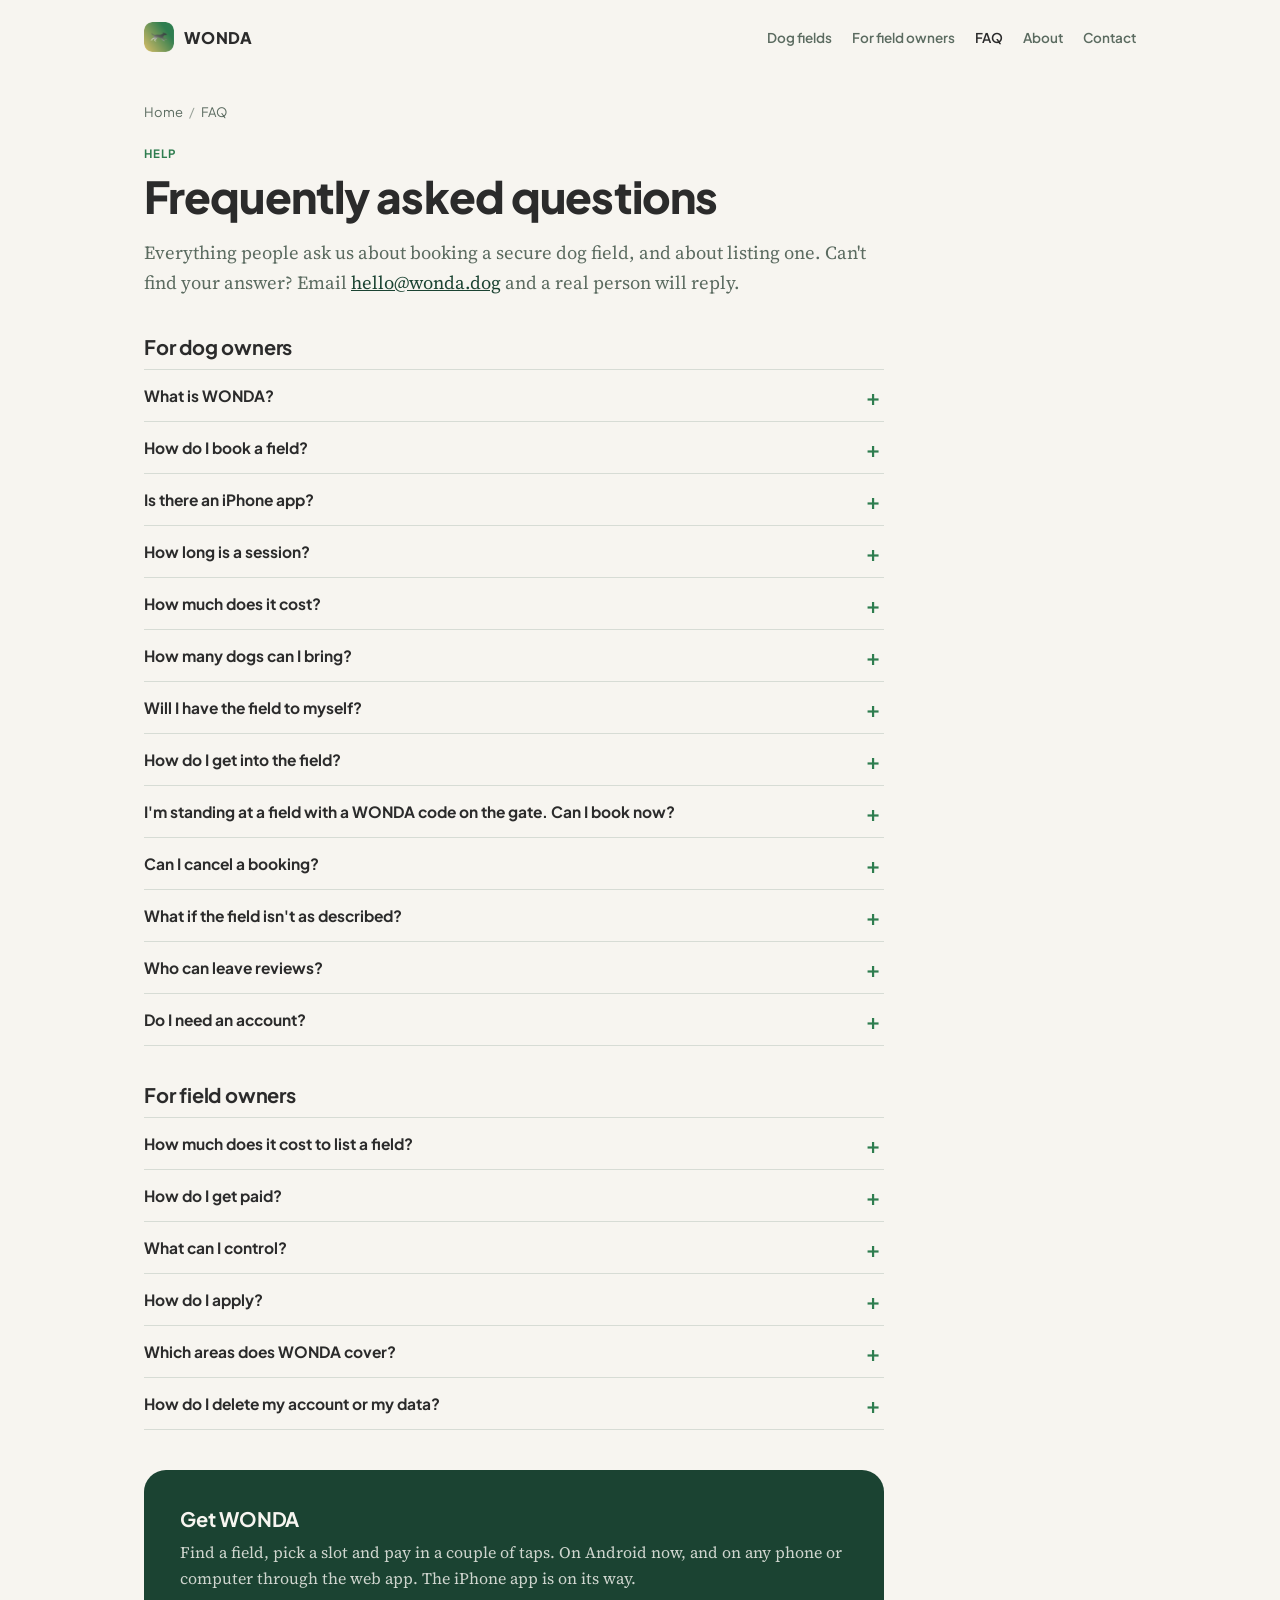
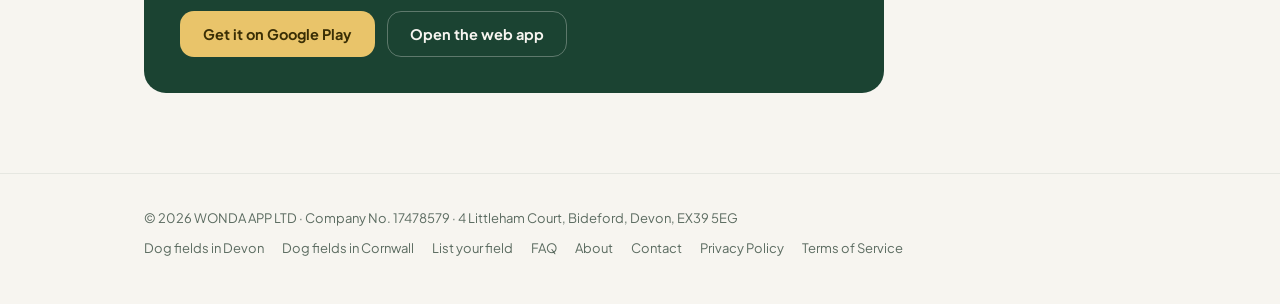
==== faq/index.html @ e6959b72 "Describe session lengths instead of hourly pricing Fields now set their own session lengths and pric" ====
<!doctype html>
<html lang="en-GB">
<head>
<meta charset="utf-8">
<title>WONDA FAQ: Booking Dog Fields, Prices, Cancellations and Listing</title>
<link rel="canonical" href="https://wonda.dog/faq/">
<meta name="viewport" content="width=device-width, initial-scale=1">
<meta name="description" content="Answers to common questions about WONDA: how to book a secure dog field, prices and fees, how many dogs you can bring, cancellations and refunds, and listing your own field.">
<meta name="theme-color" content="#1B4332">
<meta property="og:type" content="website">
<meta property="og:site_name" content="WONDA">
<meta property="og:locale" content="en_GB">
<meta property="og:title" content="WONDA FAQ: Booking Dog Fields, Prices, Cancellations and Listing">
<meta property="og:description" content="Answers to common questions about WONDA: how to book a secure dog field, prices and fees, how many dogs you can bring, cancellations and refunds, and listing your own field.">
<meta property="og:url" content="https://wonda.dog/faq/">
<meta property="og:image" content="https://wonda.dog/assets/og-image.jpg">
<meta property="og:image:width" content="1200">
<meta property="og:image:height" content="630">
<meta property="og:image:alt" content="WONDA: book secure dog fields by the hour">
<meta name="twitter:card" content="summary_large_image">
<link rel="icon" href="/assets/favicon.png">
<link rel="apple-touch-icon" href="/assets/apple-touch-icon.png">
<link rel="preconnect" href="https://fonts.googleapis.com">
<link rel="preconnect" href="https://fonts.gstatic.com" crossorigin>
<link href="https://fonts.googleapis.com/css2?family=Plus+Jakarta+Sans:wght@500;600;700;800&family=Source+Serif+4:opsz,wght@8..60,400;8..60,500;8..60,600&display=swap" rel="stylesheet">
<link rel="stylesheet" href="/assets/page.css">
<script type="application/ld+json">{"@context": "https://schema.org", "@type": "WebPage", "@id": "https://wonda.dog/faq/", "url": "https://wonda.dog/faq/", "name": "WONDA FAQ: Booking Dog Fields, Prices, Cancellations and Listing", "description": "Answers to common questions about WONDA: how to book a secure dog field, prices and fees, how many dogs you can bring, cancellations and refunds, and listing your own field.", "inLanguage": "en-GB", "isPartOf": {"@id": "https://wonda.dog/#website"}, "publisher": {"@id": "https://wonda.dog/#organization"}}</script>
<script type="application/ld+json">{"@context": "https://schema.org", "@type": "BreadcrumbList", "itemListElement": [{"@type": "ListItem", "position": 1, "name": "Home", "item": "https://wonda.dog/"}, {"@type": "ListItem", "position": 2, "name": "FAQ", "item": "https://wonda.dog/faq/"}]}</script>
<script type="application/ld+json">{"@context": "https://schema.org", "@type": "FAQPage", "mainEntity": [{"@type": "Question", "name": "What is WONDA?", "acceptedAnswer": {"@type": "Answer", "text": "WONDA is a UK app for finding and booking private, securely fenced dog fields by the hour. Field owners list their fields, and dog owners book a slot and pay in the app."}}, {"@type": "Question", "name": "How do I book a field?", "acceptedAnswer": {"@type": "Answer", "text": "Download WONDA from Google Play, or use the web app on any phone or computer. Find a field, choose a date, start time and how long you want, then pay by card. Your booking is confirmed as soon as payment goes through."}}, {"@type": "Question", "name": "Is there an iPhone app?", "acceptedAnswer": {"@type": "Answer", "text": "It's on its way to the App Store. Until then, iPhone users can book through the web app, and you can leave your email on our homepage to hear the moment it's out."}}, {"@type": "Question", "name": "How long is a session?", "acceptedAnswer": {"@type": "Answer", "text": "Each field sets its own session lengths, for example 25 or 55 minutes, and every session starts on the hour or half hour."}}, {"@type": "Question", "name": "How much does it cost?", "acceptedAnswer": {"@type": "Answer", "text": "Each field owner sets a price for each session length they offer. WONDA adds a 50p booking fee, and you see the full total before you pay. Some fields charge a little extra for each additional dog, and that's shown too."}}, {"@type": "Question", "name": "How many dogs can I bring?", "acceptedAnswer": {"@type": "Answer", "text": "Each field sets its own limits, both for a single booking and for the field as a whole. The listing shows them, and the app won't let you book more dogs than a slot has room for."}}, {"@type": "Question", "name": "Will I have the field to myself?", "acceptedAnswer": {"@type": "Answer", "text": "That depends on the field. Some owners take one booking per slot, so you have exclusive use. Others allow a small, fixed number of dogs or bookings together. The listing tells you which before you book."}}, {"@type": "Question", "name": "How do I get into the field?", "acceptedAnswer": {"@type": "Answer", "text": "If the field uses a gate code, it's in your booking confirmation email. Otherwise the listing explains how to get in."}}, {"@type": "Question", "name": "I'm standing at a field with a WONDA code on the gate. Can I book now?", "acceptedAnswer": {"@type": "Answer", "text": "Yes. Open the app, enter the code, and you'll go straight to that field to book the next free slot."}}, {"@type": "Question", "name": "Can I cancel a booking?", "acceptedAnswer": {"@type": "Answer", "text": "Yes, from the Bookings tab, up to 15 minutes before your slot starts. The refund goes back to your card automatically and usually appears within 5 to 10 business days, depending on your bank."}}, {"@type": "Question", "name": "What if the field isn't as described?", "acceptedAnswer": {"@type": "Answer", "text": "Email hello@wonda.dog. If a field is materially different from its listing, for example unsafe fencing that wasn't disclosed, we'll look into it and refund you where that's warranted."}}, {"@type": "Question", "name": "Who can leave reviews?", "acceptedAnswer": {"@type": "Answer", "text": "Only people who booked the field through WONDA and visited it. There are no anonymous ratings."}}, {"@type": "Question", "name": "Do I need an account?", "acceptedAnswer": {"@type": "Answer", "text": "Yes. You need to be 18 or over, and your email is used for confirmations, receipts and refunds."}}, {"@type": "Question", "name": "How much does it cost to list a field?", "acceptedAnswer": {"@type": "Answer", "text": "Nothing. WONDA takes a 10% commission on each booking, so you keep 90% of your price. The dog owner pays the 50p booking fee on top, and WONDA covers card processing fees."}}, {"@type": "Question", "name": "How do I get paid?", "acceptedAnswer": {"@type": "Answer", "text": "Through Stripe. You connect your bank account once, and your share of every booking is paid out automatically."}}, {"@type": "Question", "name": "What can I control?", "acceptedAnswer": {"@type": "Answer", "text": "Your session lengths and prices, your opening hours, how many dogs or bookings the field takes at once, how many dogs each booking can bring, any charge for extra dogs, and your gate code. All of it can be changed later from your owner dashboard."}}, {"@type": "Question", "name": "How do I apply?", "acceptedAnswer": {"@type": "Answer", "text": "Apply at wonda.expo.app/host/apply. A real person reviews every application before a field goes live. Read more about listing."}}, {"@type": "Question", "name": "Which areas does WONDA cover?", "acceptedAnswer": {"@type": "Answer", "text": "We're starting with Devon and Cornwall. Applications are open across the UK, and we'll be in touch as we expand."}}, {"@type": "Question", "name": "How do I delete my account or my data?", "acceptedAnswer": {"@type": "Answer", "text": "Delete your account any time from Account in the app. To access or correct your data, email hello@wonda.dog. Our Privacy Policy has the detail."}}]}</script>
</head>
<body>
<div class="wrap">
  <nav class="top" aria-label="Main">
    <a class="brand" href="/"><img src="/assets/logo-64.png" width="30" height="30" alt=""> WONDA</a>
    <div class="navlinks">
      <a class="navlink" href="/secure-dog-fields/">Dog fields</a>
      <a class="navlink" href="/list-your-field/">For field owners</a>
      <a class="navlink" href="/faq/" aria-current="page">FAQ</a>
      <a class="navlink" href="/about.html">About</a>
      <a class="navlink" href="/contact.html">Contact</a>
    </div>
  </nav>
</div>

<main>
  <div class="wrap">
    <article class="page wide">
      <ol class="crumbs" aria-label="Breadcrumb"><li><a href="/">Home</a></li><li aria-current="page">FAQ</li></ol>
      <span class="eyebrow">Help</span>
      <h1>Frequently asked questions</h1>
      <p class="lede">
        Everything people ask us about booking a secure dog field, and about listing one. Can't find your
        answer? Email <a class="text" href="mailto:hello@wonda.dog">hello@wonda.dog</a> and a real person will reply.
      </p>

      <h2 id="dog-owners">For dog owners</h2>
      <div class="faq">
<details><summary>What is WONDA?</summary><div class="answer"><p>WONDA is a UK app for finding and booking private, securely fenced dog fields by the hour. Field owners list their fields, and dog owners book a slot and pay in the app.</p></div></details>
<details><summary>How do I book a field?</summary><div class="answer"><p>Download WONDA from <a class="text" href="https://play.google.com/store/apps/details?id=dog.wonda.app">Google Play</a>, or use the <a class="text" href="https://wonda.expo.app">web app</a> on any phone or computer. Find a field, choose a date, start time and how long you want, then pay by card. Your booking is confirmed as soon as payment goes through.</p></div></details>
<details><summary>Is there an iPhone app?</summary><div class="answer"><p>It's on its way to the App Store. Until then, iPhone users can book through the web app, and you can <a class="text" href="/">leave your email on our homepage</a> to hear the moment it's out.</p></div></details>
<details><summary>How long is a session?</summary><div class="answer"><p>Each field sets its own session lengths, for example 25 or 55 minutes, and every session starts on the hour or half hour.</p></div></details>
<details><summary>How much does it cost?</summary><div class="answer"><p>Each field owner sets a price for each session length they offer. WONDA adds a 50p booking fee, and you see the full total before you pay. Some fields charge a little extra for each additional dog, and that's shown too.</p></div></details>
<details><summary>How many dogs can I bring?</summary><div class="answer"><p>Each field sets its own limits, both for a single booking and for the field as a whole. The listing shows them, and the app won't let you book more dogs than a slot has room for.</p></div></details>
<details><summary>Will I have the field to myself?</summary><div class="answer"><p>That depends on the field. Some owners take one booking per slot, so you have exclusive use. Others allow a small, fixed number of dogs or bookings together. The listing tells you which before you book.</p></div></details>
<details><summary>How do I get into the field?</summary><div class="answer"><p>If the field uses a gate code, it's in your booking confirmation email. Otherwise the listing explains how to get in.</p></div></details>
<details><summary>I&#x27;m standing at a field with a WONDA code on the gate. Can I book now?</summary><div class="answer"><p>Yes. Open the app, enter the code, and you'll go straight to that field to book the next free slot.</p></div></details>
<details><summary>Can I cancel a booking?</summary><div class="answer"><p>Yes, from the Bookings tab, up to 15 minutes before your slot starts. The refund goes back to your card automatically and usually appears within 5 to 10 business days, depending on your bank.</p></div></details>
<details><summary>What if the field isn&#x27;t as described?</summary><div class="answer"><p>Email <a class="text" href="mailto:hello@wonda.dog">hello@wonda.dog</a>. If a field is materially different from its listing, for example unsafe fencing that wasn't disclosed, we'll look into it and refund you where that's warranted.</p></div></details>
<details><summary>Who can leave reviews?</summary><div class="answer"><p>Only people who booked the field through WONDA and visited it. There are no anonymous ratings.</p></div></details>
<details><summary>Do I need an account?</summary><div class="answer"><p>Yes. You need to be 18 or over, and your email is used for confirmations, receipts and refunds.</p></div></details>
</div>

      <h2 id="field-owners">For field owners</h2>
      <div class="faq">
<details><summary>How much does it cost to list a field?</summary><div class="answer"><p>Nothing. WONDA takes a 10% commission on each booking, so you keep 90% of your price. The dog owner pays the 50p booking fee on top, and WONDA covers card processing fees.</p></div></details>
<details><summary>How do I get paid?</summary><div class="answer"><p>Through Stripe. You connect your bank account once, and your share of every booking is paid out automatically.</p></div></details>
<details><summary>What can I control?</summary><div class="answer"><p>Your session lengths and prices, your opening hours, how many dogs or bookings the field takes at once, how many dogs each booking can bring, any charge for extra dogs, and your gate code. All of it can be changed later from your owner dashboard.</p></div></details>
<details><summary>How do I apply?</summary><div class="answer"><p>Apply at <a class="text" href="https://wonda.expo.app/host/apply">wonda.expo.app/host/apply</a>. A real person reviews every application before a field goes live. <a class="text" href="/list-your-field/">Read more about listing</a>.</p></div></details>
<details><summary>Which areas does WONDA cover?</summary><div class="answer"><p>We're starting with Devon and Cornwall. Applications are open across the UK, and we'll be in touch as we expand.</p></div></details>
<details><summary>How do I delete my account or my data?</summary><div class="answer"><p>Delete your account any time from Account in the app. To access or correct your data, email <a class="text" href="mailto:hello@wonda.dog">hello@wonda.dog</a>. Our <a class="text" href="/privacy.html">Privacy Policy</a> has the detail.</p></div></details>
</div>

      <div class="cta-band">
        <h2>Get WONDA</h2>
        <p>Find a field, pick a slot and pay in a couple of taps. On Android now, and on any phone or computer through the web app. The iPhone app is on its way.</p>
        <div class="cta-row">
          <a class="btn btn-primary" href="https://play.google.com/store/apps/details?id=dog.wonda.app">Get it on Google Play</a>
          <a class="btn btn-ghost" href="https://wonda.expo.app">Open the web app</a>
        </div>
      </div>

    </article>
  </div>
</main>

<footer>
  <div class="wrap">
    <div class="foot-row">
      <span>&copy; 2026 WONDA APP LTD · Company No. 17478579 · 4 Littleham Court, Bideford, Devon, EX39 5EG</span>
      <div class="foot-links">
        <a href="/secure-dog-fields/devon/">Dog fields in Devon</a>
        <a href="/secure-dog-fields/cornwall/">Dog fields in Cornwall</a>
        <a href="/list-your-field/">List your field</a>
        <a href="/faq/">FAQ</a>
        <a href="/about.html">About</a>
        <a href="/contact.html">Contact</a>
        <a href="/privacy.html">Privacy Policy</a>
        <a href="/terms.html">Terms of Service</a>
      </div>
    </div>
  </div>
</footer>

</body>
</html>
---- assets/page.css ----
/* Shared styles for WONDA's secondary pages (About, Contact).
   Mirrors the homepage's tokens so the pages read as one site. */
:root{
  --bg:#F7F5F0;
  --surface:#FFFFFF;
  --ink:#2B2B2B;
  --ink-muted:#5B6B60;
  --accent:#2E7D4F;
  --accent-deep:#1B4332;
  --gold:#E9C46A;
  --border:rgba(27,67,50,0.14);
  --border-soft:rgba(27,67,50,0.08);
  --shadow: 0 1px 2px rgba(27,67,50,0.06);
  color-scheme: light;
}
@media (prefers-color-scheme: dark){
  :root:not([data-theme="light"]){
    --bg:#122019;
    --surface:#17251D;
    --ink:#F2EEE3;
    --ink-muted:#9AA79C;
    --accent:#7FCC9E;
    --accent-deep:#7FCC9E;
    --border:rgba(255,255,255,0.10);
    --border-soft:rgba(255,255,255,0.06);
    --shadow: 0 1px 2px rgba(0,0,0,0.3);
    color-scheme: dark;
  }
}

*{box-sizing:border-box;}
html,body{margin:0;padding:0;}
body{
  background:var(--bg);
  color:var(--ink);
  font-family:'Source Serif 4', Georgia, 'Times New Roman', serif;
  -webkit-font-smoothing:antialiased;
}
h1,h2,h3,.eyebrow,.btn,.brand,nav,footer,.meta{
  font-family:'Plus Jakarta Sans', system-ui, -apple-system, sans-serif;
}
img{max-width:100%;display:block;}
a{color:inherit;}

.wrap{max-width:1040px;margin-inline:auto;padding-inline:24px;}

nav.top{display:flex;align-items:center;justify-content:space-between;padding-block:22px;}
.brand{display:flex;align-items:center;gap:10px;font-weight:800;letter-spacing:0.02em;font-size:16px;text-decoration:none;}
.brand img{width:30px;height:30px;border-radius:8px;}
.navlinks{display:flex;align-items:center;gap:20px;flex-wrap:wrap;justify-content:flex-end;}
nav.top a.navlink{font-size:13.5px;font-weight:600;color:var(--ink-muted);text-decoration:none;}
nav.top a.navlink:hover, nav.top a.navlink[aria-current]{color:var(--ink);}
@media (max-width:560px){ .navlinks .navlink.email{display:none;} }

main{padding-block:28px 72px;}
.page{max-width:680px;}
.eyebrow{
  display:inline-block;
  font-size:11.5px;font-weight:700;letter-spacing:0.09em;text-transform:uppercase;
  color:var(--accent);
  margin-bottom:12px;
}
h1{
  font-weight:800;
  font-size:clamp(30px,5vw,44px);
  line-height:1.08;
  letter-spacing:-0.02em;
  text-wrap:balance;
  margin:0 0 18px;
}
.lede{font-size:clamp(16px,2.2vw,18.5px);line-height:1.6;color:var(--ink-muted);margin:0 0 36px;}
h2{font-size:20px;font-weight:700;margin:36px 0 10px;letter-spacing:-0.01em;}
p{font-size:16px;line-height:1.65;margin:0 0 14px;}
ul{padding-left:20px;margin:0 0 14px;}
li{font-size:16px;line-height:1.6;margin-bottom:6px;}
a.text{color:var(--accent-deep);}
@media (prefers-color-scheme: dark){ :root:not([data-theme="light"]) a.text{color:var(--accent);} }

.card{
  background:var(--surface);
  border:1px solid var(--border);
  border-radius:18px;
  padding:24px 22px;
  box-shadow:var(--shadow);
  margin:22px 0;
}
.card h2{margin-top:0;}
.meta{
  display:grid;
  grid-template-columns:max-content 1fr;
  column-gap:22px;row-gap:12px;
  font-size:14.5px;
  align-items:baseline;
}
.meta dt{color:var(--ink-muted);font-weight:600;margin:0;}
.meta dd{margin:0;font-weight:600;}
.meta dd a{color:var(--accent-deep);text-decoration:none;font-weight:700;}
.meta dd a:hover{text-decoration:underline;}
@media (prefers-color-scheme: dark){ :root:not([data-theme="light"]) .meta dd a{color:var(--accent);} }
@media (max-width:480px){ .meta{grid-template-columns:1fr;row-gap:4px;} .meta dd{margin-bottom:10px;} }

.btn{
  display:inline-flex;align-items:center;gap:8px;
  font-weight:700;font-size:14.5px;
  padding:13px 22px;
  border-radius:14px;
  text-decoration:none;
  border:1px solid transparent;
}
.btn-primary{background:var(--accent-deep);color:#F7F5F0;}
@media (prefers-color-scheme: dark){ :root:not([data-theme="light"]) .btn-primary{ background:var(--accent); color:#0F1A14; } }
.btn-ghost{background:var(--surface);color:var(--ink);border-color:var(--border);}
.cta-row{display:flex;gap:12px;flex-wrap:wrap;margin-top:26px;}

footer{padding-block:36px 48px;border-top:1px solid var(--border-soft);}
.foot-row{
  display:flex;justify-content:space-between;align-items:center;flex-wrap:wrap;gap:14px;
  font-size:13px;color:var(--ink-muted);
}
.foot-links{display:flex;gap:18px;flex-wrap:wrap;}
.foot-links a{text-decoration:none;color:var(--ink-muted);}
.foot-links a:hover{color:var(--ink);}

/* ---- Guide, area and FAQ pages ---- */
.page.wide{max-width:740px;}
.crumbs{
  font-family:'Plus Jakarta Sans', system-ui, sans-serif;
  font-size:13px;color:var(--ink-muted);
  margin:0 0 18px;padding:0;list-style:none;
  display:flex;flex-wrap:wrap;gap:6px;
}
.crumbs li{font-size:13px;margin:0;}
.crumbs li + li::before{content:"/";margin-right:6px;opacity:.6;}
.crumbs a{color:var(--ink-muted);text-decoration:none;}
.crumbs a:hover{color:var(--ink);text-decoration:underline;}
h3{font-size:16.5px;font-weight:700;margin:24px 0 8px;}

.checklist{list-style:none;padding:0;}
.checklist li{position:relative;padding-left:28px;}
.checklist li::before{
  content:"";position:absolute;left:2px;top:.5em;
  width:14px;height:8px;
  border-left:2.5px solid var(--accent);border-bottom:2.5px solid var(--accent);
  transform:rotate(-45deg);
}

.areas{
  display:grid;grid-template-columns:repeat(auto-fill,minmax(210px,1fr));
  gap:14px;margin:18px 0 8px;
}
.area{
  background:var(--surface);border:1px solid var(--border);
  border-radius:14px;padding:16px 18px;
}
.area h3{margin:0 0 6px;font-size:15px;}
.area p{font-size:14.5px;line-height:1.55;color:var(--ink-muted);margin:0;}

.note{
  border-left:3px solid var(--gold);
  background:var(--surface);
  padding:14px 18px;border-radius:0 12px 12px 0;
  margin:22px 0;
}
.note p{margin:0;font-size:15px;}

.faq{border-top:1px solid var(--border);}
.faq details{border-bottom:1px solid var(--border);}
.faq summary{
  font-family:'Plus Jakarta Sans', system-ui, sans-serif;
  font-weight:700;font-size:15.5px;
  padding:16px 30px 16px 0;cursor:pointer;list-style:none;position:relative;
}
.faq summary::-webkit-details-marker{display:none;}
.faq summary::after{
  content:"+";position:absolute;right:4px;top:12px;
  font-size:22px;font-weight:600;color:var(--accent);
}
.faq details[open] summary::after{content:"\2212";}
.faq summary:focus-visible{outline:2px solid var(--accent);outline-offset:2px;border-radius:6px;}
.faq .answer{padding:0 0 16px;}
.faq .answer p:last-child{margin-bottom:0;}

.cta-band{
  background:#1B4332;color:#F7F5F0;
  border-radius:22px;padding:clamp(24px,4vw,36px);
  margin:40px 0 8px;
}
.cta-band h2{margin:0 0 8px;color:#F7F5F0;}
.cta-band p{color:rgba(247,245,240,.82);margin:0;}
.cta-band .cta-row{margin-top:20px;}
.cta-band .btn-primary{background:#E9C46A;color:#3A2E05;}
.cta-band .btn-ghost{background:transparent;color:#F7F5F0;border-color:rgba(247,245,240,.3);}
@media (prefers-color-scheme: dark){
  :root:not([data-theme="light"]) .cta-band{background:#1F3A2B;}
  :root:not([data-theme="light"]) .cta-band .btn-primary{background:#E9C46A;color:#3A2E05;}
}

.related{list-style:none;padding:0;display:grid;gap:10px;}
.related a{
  display:block;text-decoration:none;
  background:var(--surface);border:1px solid var(--border);border-radius:14px;
  padding:14px 18px;font-family:'Plus Jakarta Sans', system-ui, sans-serif;font-weight:700;font-size:15px;
}
.related a span{display:block;font-family:'Source Serif 4',Georgia,serif;font-weight:400;font-size:14px;color:var(--ink-muted);margin-top:3px;}
.related a:hover{border-color:var(--accent);}

a:focus-visible,.btn:focus-visible{outline:2px solid var(--accent);outline-offset:3px;}
@media (max-width:560px){ .navlinks{gap:14px;} }
.card h3{margin-top:0;}
@media (max-width:640px){
  nav.top{flex-wrap:wrap;row-gap:10px;}
  .navlinks{width:100%;justify-content:flex-start;gap:6px 16px;}
}
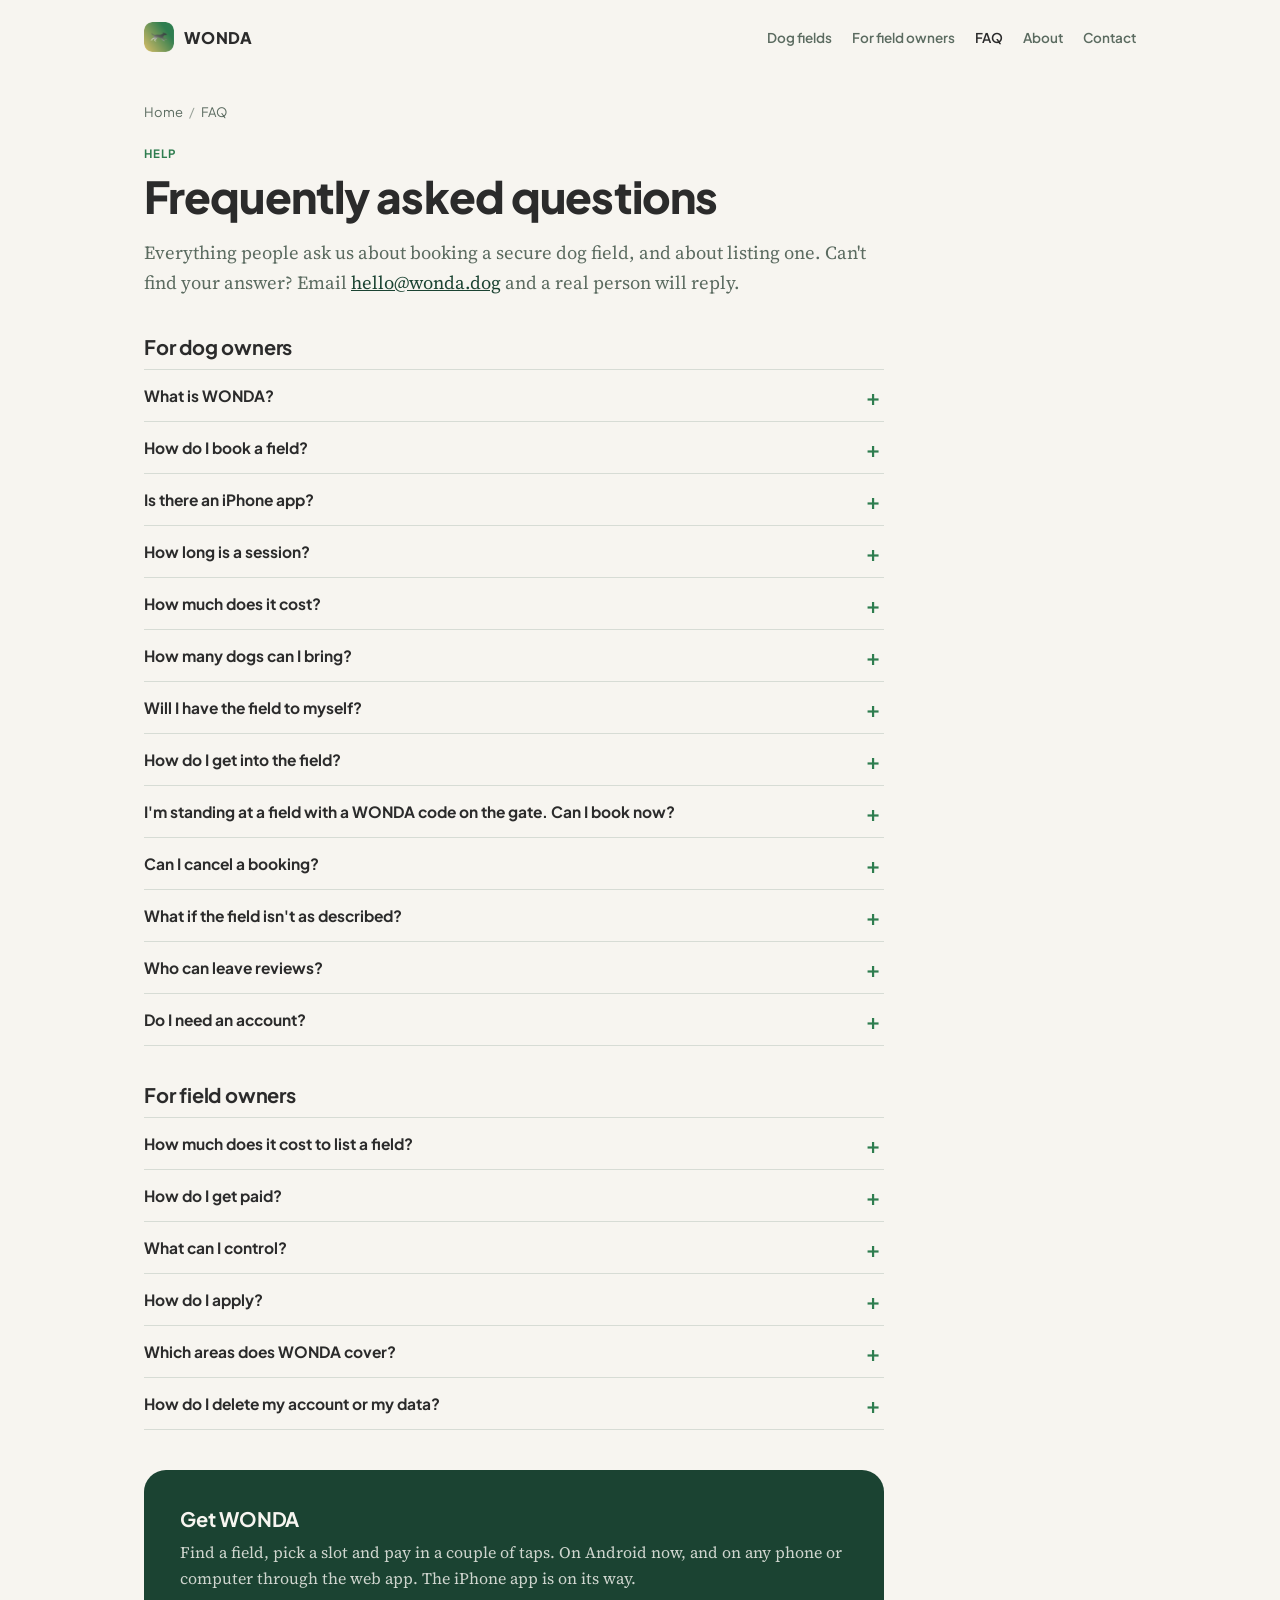
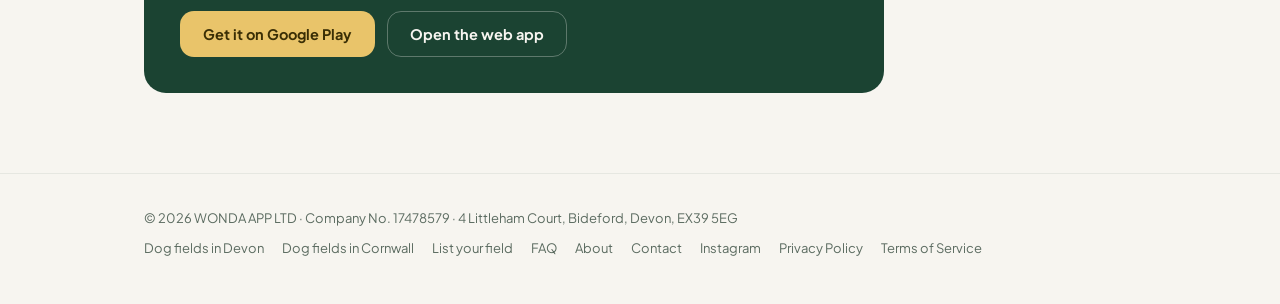
==== commit 8138f075: "Add Instagram link to site footers and Organization sameAs Co-Authored-By: Claude Opus 5.5 <noreply@" ====
--- a/faq/index.html
+++ b/faq/index.html
@@ -104,6 +104,7 @@
         <a href="/faq/">FAQ</a>
         <a href="/about.html">About</a>
         <a href="/contact.html">Contact</a>
+        <a href="https://www.instagram.com/wonda.app/" target="_blank" rel="me noopener">Instagram</a>
         <a href="/privacy.html">Privacy Policy</a>
         <a href="/terms.html">Terms of Service</a>
       </div>
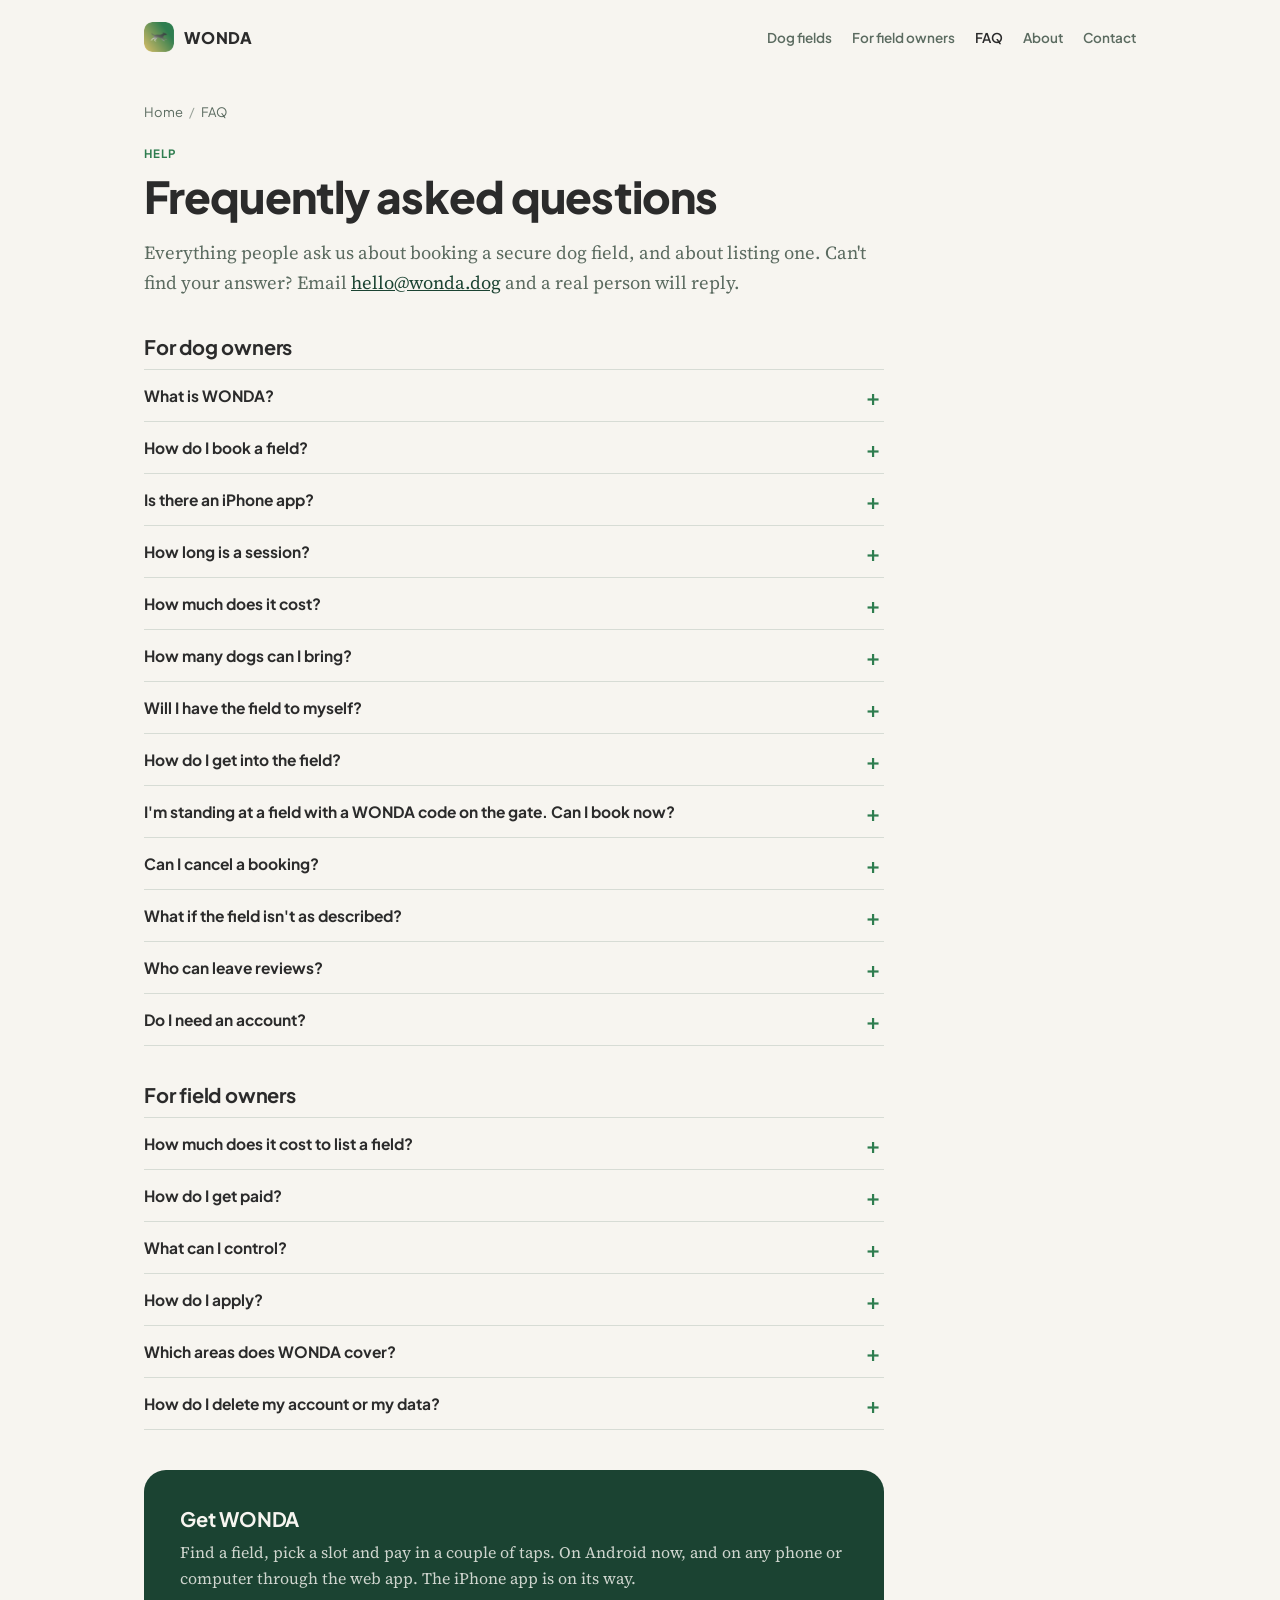
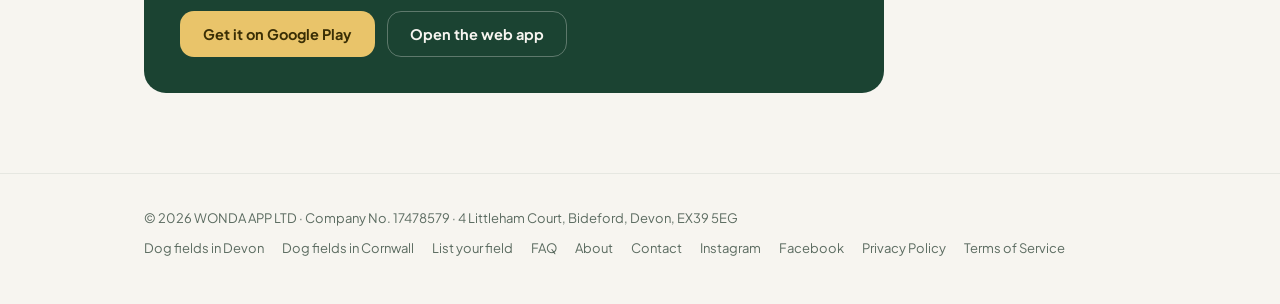
==== commit 98f4204d: "Add Facebook page link to site footers and Organization sameAs Co-Authored-By: Claude Opus 5.5 <nore" ====
--- a/faq/index.html
+++ b/faq/index.html
@@ -105,6 +105,7 @@
         <a href="/about.html">About</a>
         <a href="/contact.html">Contact</a>
         <a href="https://www.instagram.com/wonda.app/" target="_blank" rel="me noopener">Instagram</a>
+        <a href="https://www.facebook.com/p/WONDA-Dog-Field-Booking-61595348762014/" target="_blank" rel="me noopener">Facebook</a>
         <a href="/privacy.html">Privacy Policy</a>
         <a href="/terms.html">Terms of Service</a>
       </div>
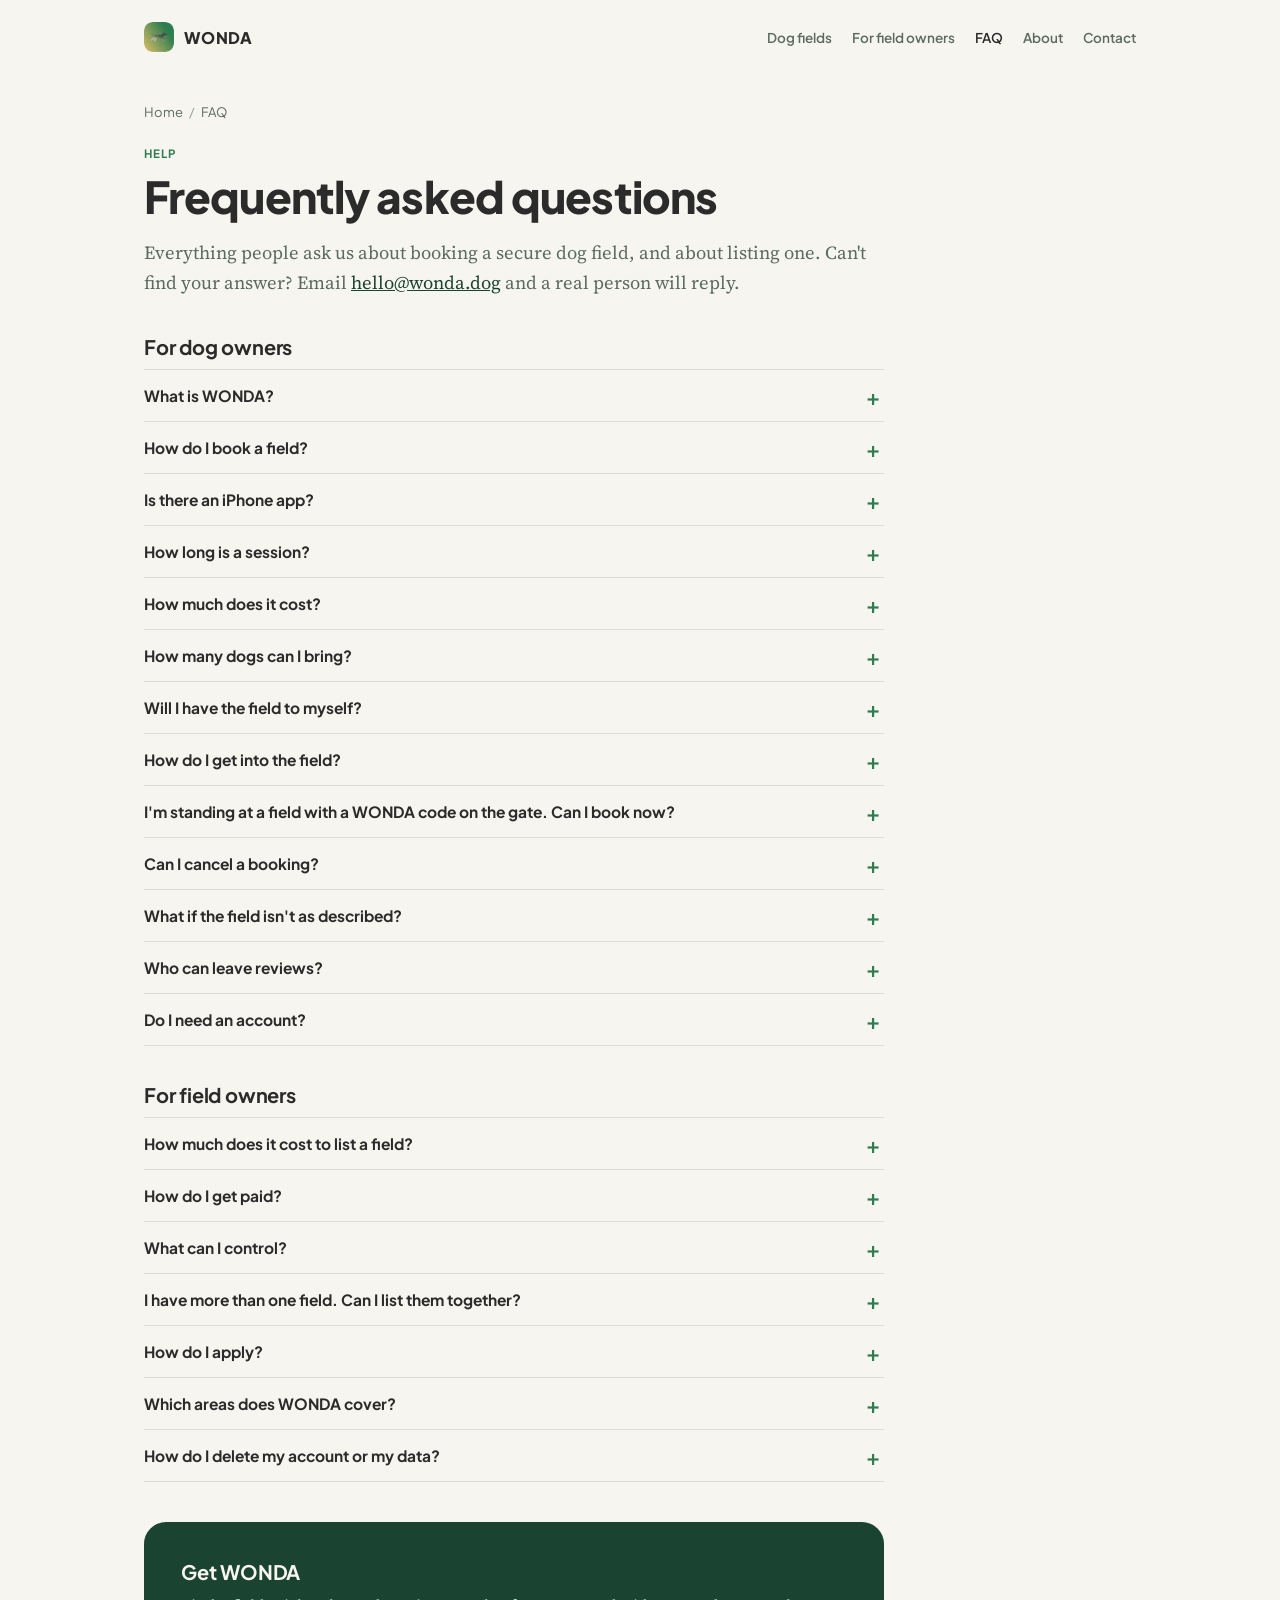
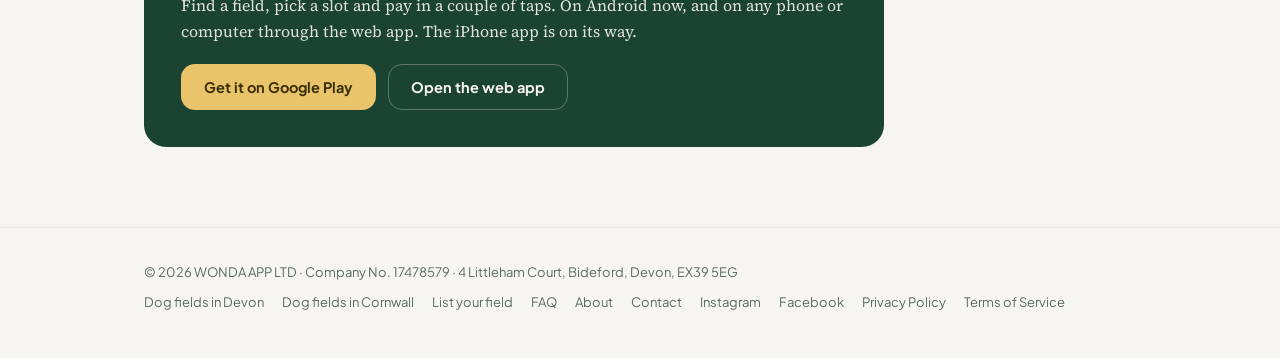
==== commit b929fcd4: "FAQ: gate codes arrive in the reminder; multi-field sites; privacy lists reminders and host emails" ====
--- a/faq/index.html
+++ b/faq/index.html
@@ -26,7 +26,7 @@
 <link rel="stylesheet" href="/assets/page.css">
 <script type="application/ld+json">{"@context": "https://schema.org", "@type": "WebPage", "@id": "https://wonda.dog/faq/", "url": "https://wonda.dog/faq/", "name": "WONDA FAQ: Booking Dog Fields, Prices, Cancellations and Listing", "description": "Answers to common questions about WONDA: how to book a secure dog field, prices and fees, how many dogs you can bring, cancellations and refunds, and listing your own field.", "inLanguage": "en-GB", "isPartOf": {"@id": "https://wonda.dog/#website"}, "publisher": {"@id": "https://wonda.dog/#organization"}}</script>
 <script type="application/ld+json">{"@context": "https://schema.org", "@type": "BreadcrumbList", "itemListElement": [{"@type": "ListItem", "position": 1, "name": "Home", "item": "https://wonda.dog/"}, {"@type": "ListItem", "position": 2, "name": "FAQ", "item": "https://wonda.dog/faq/"}]}</script>
-<script type="application/ld+json">{"@context": "https://schema.org", "@type": "FAQPage", "mainEntity": [{"@type": "Question", "name": "What is WONDA?", "acceptedAnswer": {"@type": "Answer", "text": "WONDA is a UK app for finding and booking private, securely fenced dog fields by the hour. Field owners list their fields, and dog owners book a slot and pay in the app."}}, {"@type": "Question", "name": "How do I book a field?", "acceptedAnswer": {"@type": "Answer", "text": "Download WONDA from Google Play, or use the web app on any phone or computer. Find a field, choose a date, start time and how long you want, then pay by card. Your booking is confirmed as soon as payment goes through."}}, {"@type": "Question", "name": "Is there an iPhone app?", "acceptedAnswer": {"@type": "Answer", "text": "It's on its way to the App Store. Until then, iPhone users can book through the web app, and you can leave your email on our homepage to hear the moment it's out."}}, {"@type": "Question", "name": "How long is a session?", "acceptedAnswer": {"@type": "Answer", "text": "Each field sets its own session lengths, for example 25 or 55 minutes, and every session starts on the hour or half hour."}}, {"@type": "Question", "name": "How much does it cost?", "acceptedAnswer": {"@type": "Answer", "text": "Each field owner sets a price for each session length they offer. WONDA adds a 50p booking fee, and you see the full total before you pay. Some fields charge a little extra for each additional dog, and that's shown too."}}, {"@type": "Question", "name": "How many dogs can I bring?", "acceptedAnswer": {"@type": "Answer", "text": "Each field sets its own limits, both for a single booking and for the field as a whole. The listing shows them, and the app won't let you book more dogs than a slot has room for."}}, {"@type": "Question", "name": "Will I have the field to myself?", "acceptedAnswer": {"@type": "Answer", "text": "That depends on the field. Some owners take one booking per slot, so you have exclusive use. Others allow a small, fixed number of dogs or bookings together. The listing tells you which before you book."}}, {"@type": "Question", "name": "How do I get into the field?", "acceptedAnswer": {"@type": "Answer", "text": "If the field uses a gate code, it's in your booking confirmation email. Otherwise the listing explains how to get in."}}, {"@type": "Question", "name": "I'm standing at a field with a WONDA code on the gate. Can I book now?", "acceptedAnswer": {"@type": "Answer", "text": "Yes. Open the app, enter the code, and you'll go straight to that field to book the next free slot."}}, {"@type": "Question", "name": "Can I cancel a booking?", "acceptedAnswer": {"@type": "Answer", "text": "Yes, from the Bookings tab, up to 15 minutes before your slot starts. The refund goes back to your card automatically and usually appears within 5 to 10 business days, depending on your bank."}}, {"@type": "Question", "name": "What if the field isn't as described?", "acceptedAnswer": {"@type": "Answer", "text": "Email hello@wonda.dog. If a field is materially different from its listing, for example unsafe fencing that wasn't disclosed, we'll look into it and refund you where that's warranted."}}, {"@type": "Question", "name": "Who can leave reviews?", "acceptedAnswer": {"@type": "Answer", "text": "Only people who booked the field through WONDA and visited it. There are no anonymous ratings."}}, {"@type": "Question", "name": "Do I need an account?", "acceptedAnswer": {"@type": "Answer", "text": "Yes. You need to be 18 or over, and your email is used for confirmations, receipts and refunds."}}, {"@type": "Question", "name": "How much does it cost to list a field?", "acceptedAnswer": {"@type": "Answer", "text": "Nothing. WONDA takes a 10% commission on each booking, so you keep 90% of your price. The dog owner pays the 50p booking fee on top, and WONDA covers card processing fees."}}, {"@type": "Question", "name": "How do I get paid?", "acceptedAnswer": {"@type": "Answer", "text": "Through Stripe. You connect your bank account once, and your share of every booking is paid out automatically."}}, {"@type": "Question", "name": "What can I control?", "acceptedAnswer": {"@type": "Answer", "text": "Your session lengths and prices, your opening hours, how many dogs or bookings the field takes at once, how many dogs each booking can bring, any charge for extra dogs, and your gate code. All of it can be changed later from your owner dashboard."}}, {"@type": "Question", "name": "How do I apply?", "acceptedAnswer": {"@type": "Answer", "text": "Apply at wonda.expo.app/host/apply. A real person reviews every application before a field goes live. Read more about listing."}}, {"@type": "Question", "name": "Which areas does WONDA cover?", "acceptedAnswer": {"@type": "Answer", "text": "We're starting with Devon and Cornwall. Applications are open across the UK, and we'll be in touch as we expand."}}, {"@type": "Question", "name": "How do I delete my account or my data?", "acceptedAnswer": {"@type": "Answer", "text": "Delete your account any time from Account in the app. To access or correct your data, email hello@wonda.dog. Our Privacy Policy has the detail."}}]}</script>
+<script type="application/ld+json">{"@context": "https://schema.org", "@type": "FAQPage", "mainEntity": [{"@type": "Question", "name": "What is WONDA?", "acceptedAnswer": {"@type": "Answer", "text": "WONDA is a UK app for finding and booking private, securely fenced dog fields by the hour. Field owners list their fields, and dog owners book a slot and pay in the app."}}, {"@type": "Question", "name": "How do I book a field?", "acceptedAnswer": {"@type": "Answer", "text": "Download WONDA from Google Play, or use the web app on any phone or computer. Find a field, choose a date, start time and how long you want, then pay by card. Your booking is confirmed as soon as payment goes through."}}, {"@type": "Question", "name": "Is there an iPhone app?", "acceptedAnswer": {"@type": "Answer", "text": "It's on its way to the App Store. Until then, iPhone users can book through the web app, and you can leave your email on our homepage to hear the moment it's out."}}, {"@type": "Question", "name": "How long is a session?", "acceptedAnswer": {"@type": "Answer", "text": "Each field sets its own session lengths, for example 25 or 55 minutes, and every session starts on the hour or half hour."}}, {"@type": "Question", "name": "How much does it cost?", "acceptedAnswer": {"@type": "Answer", "text": "Each field owner sets a price for each session length they offer. WONDA adds a 50p booking fee, and you see the full total before you pay. Some fields charge a little extra for each additional dog, and that's shown too."}}, {"@type": "Question", "name": "How many dogs can I bring?", "acceptedAnswer": {"@type": "Answer", "text": "Each field sets its own limits, both for a single booking and for the field as a whole. The listing shows them, and the app won't let you book more dogs than a slot has room for."}}, {"@type": "Question", "name": "Will I have the field to myself?", "acceptedAnswer": {"@type": "Answer", "text": "That depends on the field. Some owners take one booking per slot, so you have exclusive use. Others allow a small, fixed number of dogs or bookings together. The listing tells you which before you book."}}, {"@type": "Question", "name": "How do I get into the field?", "acceptedAnswer": {"@type": "Answer", "text": "If the field uses a gate code, we email it to you about 3 hours before your session, so you always get the code that's current on the day. Your booking confirmation tells you it's on its way. Otherwise the listing explains how to get in."}}, {"@type": "Question", "name": "I'm standing at a field with a WONDA code on the gate. Can I book now?", "acceptedAnswer": {"@type": "Answer", "text": "Yes. Open the app, enter the code, and you'll go straight to that field to book the next free slot."}}, {"@type": "Question", "name": "Can I cancel a booking?", "acceptedAnswer": {"@type": "Answer", "text": "Yes, from the Bookings tab, up to 15 minutes before your slot starts. The refund goes back to your card automatically and usually appears within 5 to 10 business days, depending on your bank."}}, {"@type": "Question", "name": "What if the field isn't as described?", "acceptedAnswer": {"@type": "Answer", "text": "Email hello@wonda.dog. If a field is materially different from its listing, for example unsafe fencing that wasn't disclosed, we'll look into it and refund you where that's warranted."}}, {"@type": "Question", "name": "Who can leave reviews?", "acceptedAnswer": {"@type": "Answer", "text": "Only people who booked the field through WONDA and visited it. There are no anonymous ratings."}}, {"@type": "Question", "name": "Do I need an account?", "acceptedAnswer": {"@type": "Answer", "text": "Yes. You need to be 18 or over, and your email is used for confirmations, receipts and refunds."}}, {"@type": "Question", "name": "How much does it cost to list a field?", "acceptedAnswer": {"@type": "Answer", "text": "Nothing. Founding Partners pay 5% commission on each booking, with no end date, so they keep 95% of their price. The dog owner pays the 50p booking fee on top, and WONDA covers card processing fees for Founding Partners. Fields that join once the Founding Partner places are taken pay 5% plus card processing fees."}}, {"@type": "Question", "name": "How do I get paid?", "acceptedAnswer": {"@type": "Answer", "text": "Through Stripe. You connect your bank account once, and your share of every booking is paid out automatically."}}, {"@type": "Question", "name": "What can I control?", "acceptedAnswer": {"@type": "Answer", "text": "Your session lengths and prices, your opening hours, how many dogs or bookings the field takes at once, how many dogs each booking can bring, any charge for extra dogs, and your gate code. All of it can be changed later from your owner dashboard, and you can block out times when you need the field yourself. Change your gate code whenever you like: every reminder sent from then on carries the new one."}}, {"@type": "Question", "name": "I have more than one field. Can I list them together?", "acceptedAnswer": {"@type": "Answer", "text": "Yes. When you apply, add each field with its own session lengths, prices and capacity. Dog owners see one profile for your site and choose which field to book, and your dashboard switches between them."}}, {"@type": "Question", "name": "How do I apply?", "acceptedAnswer": {"@type": "Answer", "text": "Apply at wonda.expo.app/host/apply. A real person reviews every application before a field goes live. Read more about listing."}}, {"@type": "Question", "name": "Which areas does WONDA cover?", "acceptedAnswer": {"@type": "Answer", "text": "We're starting with Devon and Cornwall. Applications are open across the UK, and we'll be in touch as we expand."}}, {"@type": "Question", "name": "How do I delete my account or my data?", "acceptedAnswer": {"@type": "Answer", "text": "Delete your account any time from Account in the app. To access or correct your data, email hello@wonda.dog. Our Privacy Policy has the detail."}}]}</script>
 </head>
 <body>
 <div class="wrap">
@@ -62,7 +62,7 @@
 <details><summary>How much does it cost?</summary><div class="answer"><p>Each field owner sets a price for each session length they offer. WONDA adds a 50p booking fee, and you see the full total before you pay. Some fields charge a little extra for each additional dog, and that's shown too.</p></div></details>
 <details><summary>How many dogs can I bring?</summary><div class="answer"><p>Each field sets its own limits, both for a single booking and for the field as a whole. The listing shows them, and the app won't let you book more dogs than a slot has room for.</p></div></details>
 <details><summary>Will I have the field to myself?</summary><div class="answer"><p>That depends on the field. Some owners take one booking per slot, so you have exclusive use. Others allow a small, fixed number of dogs or bookings together. The listing tells you which before you book.</p></div></details>
-<details><summary>How do I get into the field?</summary><div class="answer"><p>If the field uses a gate code, it's in your booking confirmation email. Otherwise the listing explains how to get in.</p></div></details>
+<details><summary>How do I get into the field?</summary><div class="answer"><p>If the field uses a gate code, we email it to you about 3 hours before your session, so you always get the code that's current on the day (some fields change theirs every week). Your booking confirmation tells you it's on its way. Otherwise the listing explains how to get in.</p></div></details>
 <details><summary>I&#x27;m standing at a field with a WONDA code on the gate. Can I book now?</summary><div class="answer"><p>Yes. Open the app, enter the code, and you'll go straight to that field to book the next free slot.</p></div></details>
 <details><summary>Can I cancel a booking?</summary><div class="answer"><p>Yes, from the Bookings tab, up to 15 minutes before your slot starts. The refund goes back to your card automatically and usually appears within 5 to 10 business days, depending on your bank.</p></div></details>
 <details><summary>What if the field isn&#x27;t as described?</summary><div class="answer"><p>Email <a class="text" href="mailto:hello@wonda.dog">hello@wonda.dog</a>. If a field is materially different from its listing, for example unsafe fencing that wasn't disclosed, we'll look into it and refund you where that's warranted.</p></div></details>
@@ -72,9 +72,10 @@
 
       <h2 id="field-owners">For field owners</h2>
       <div class="faq">
-<details><summary>How much does it cost to list a field?</summary><div class="answer"><p>Nothing. WONDA takes a 10% commission on each booking, so you keep 90% of your price. The dog owner pays the 50p booking fee on top, and WONDA covers card processing fees.</p></div></details>
+<details><summary>How much does it cost to list a field?</summary><div class="answer"><p>Nothing. Founding Partners pay 5% commission on each booking, with no end date, so they keep 95% of their price. The dog owner pays the 50p booking fee on top, and WONDA covers card processing fees for Founding Partners. Fields that join once the Founding Partner places are taken pay 5% plus card processing fees.</p></div></details>
 <details><summary>How do I get paid?</summary><div class="answer"><p>Through Stripe. You connect your bank account once, and your share of every booking is paid out automatically.</p></div></details>
-<details><summary>What can I control?</summary><div class="answer"><p>Your session lengths and prices, your opening hours, how many dogs or bookings the field takes at once, how many dogs each booking can bring, any charge for extra dogs, and your gate code. All of it can be changed later from your owner dashboard.</p></div></details>
+<details><summary>What can I control?</summary><div class="answer"><p>Your session lengths and prices, your opening hours, how many dogs or bookings the field takes at once, how many dogs each booking can bring, any charge for extra dogs, and your gate code. All of it can be changed later from your owner dashboard, and you can block out times when you need the field yourself. Change your gate code whenever you like: every reminder sent from then on carries the new one.</p></div></details>
+<details><summary>I have more than one field. Can I list them together?</summary><div class="answer"><p>Yes. When you apply, add each field (an indoor and an outdoor one, say) with its own session lengths, prices and capacity. Dog owners see one profile for your site and choose which field to book, and your dashboard switches between them. You get an email the moment anyone books, and another if they cancel.</p></div></details>
 <details><summary>How do I apply?</summary><div class="answer"><p>Apply at <a class="text" href="https://wonda.expo.app/host/apply">wonda.expo.app/host/apply</a>. A real person reviews every application before a field goes live. <a class="text" href="/list-your-field/">Read more about listing</a>.</p></div></details>
 <details><summary>Which areas does WONDA cover?</summary><div class="answer"><p>We're starting with Devon and Cornwall. Applications are open across the UK, and we'll be in touch as we expand.</p></div></details>
 <details><summary>How do I delete my account or my data?</summary><div class="answer"><p>Delete your account any time from Account in the app. To access or correct your data, email <a class="text" href="mailto:hello@wonda.dog">hello@wonda.dog</a>. Our <a class="text" href="/privacy.html">Privacy Policy</a> has the detail.</p></div></details>
--- a/assets/page.css
+++ b/assets/page.css
@@ -7,6 +7,9 @@
   --ink-muted:#5B6B60;
   --accent:#2E7D4F;
   --accent-deep:#1B4332;
+  /* Dark-pine backgrounds; stays deep green in dark mode (see index.html). */
+  --deep:#1B4332;
+  --deep-edge:transparent;
   --gold:#E9C46A;
   --border:rgba(27,67,50,0.14);
   --border-soft:rgba(27,67,50,0.08);
@@ -21,6 +24,8 @@
     --ink-muted:#9AA79C;
     --accent:#7FCC9E;
     --accent-deep:#7FCC9E;
+    --deep:#1B4332;
+    --deep-edge:rgba(127,204,158,0.22);
     --border:rgba(255,255,255,0.10);
     --border-soft:rgba(255,255,255,0.06);
     --shadow: 0 1px 2px rgba(0,0,0,0.3);
@@ -181,17 +186,17 @@
 .faq .answer p:last-child{margin-bottom:0;}
 
 .cta-band{
-  background:#1B4332;color:#F7F5F0;
+  background:var(--deep);color:#F7F5F0;
+  border:1px solid var(--deep-edge);
   border-radius:22px;padding:clamp(24px,4vw,36px);
   margin:40px 0 8px;
 }
 .cta-band h2{margin:0 0 8px;color:#F7F5F0;}
-.cta-band p{color:rgba(247,245,240,.82);margin:0;}
+.cta-band p{color:rgba(247,245,240,.9);margin:0;}
 .cta-band .cta-row{margin-top:20px;}
 .cta-band .btn-primary{background:#E9C46A;color:#3A2E05;}
 .cta-band .btn-ghost{background:transparent;color:#F7F5F0;border-color:rgba(247,245,240,.3);}
 @media (prefers-color-scheme: dark){
-  :root:not([data-theme="light"]) .cta-band{background:#1F3A2B;}
   :root:not([data-theme="light"]) .cta-band .btn-primary{background:#E9C46A;color:#3A2E05;}
 }
 
@@ -211,3 +216,33 @@
   nav.top{flex-wrap:wrap;row-gap:10px;}
   .navlinks{width:100%;justify-content:flex-start;gap:6px 16px;}
 }
+
+
+  /* ---- Rate banner (top of every page) ---- */
+  .rate-banner{
+    display:flex;align-items:center;justify-content:center;flex-wrap:wrap;gap:8px 14px;
+    padding:11px 18px;
+    background:var(--deep);
+    color:#F7F5F0;
+    text-decoration:none;
+    font-family:'Plus Jakarta Sans',system-ui,sans-serif;
+    font-size:13.5px;line-height:1.4;
+    text-align:center;
+  }
+  .rate-banner:hover .rate-banner-cta{text-decoration:underline;}
+  .rate-banner-badge{
+    font-size:10.5px;font-weight:800;letter-spacing:0.09em;text-transform:uppercase;
+    color:#3A2E05;background:var(--gold);
+    padding:3px 9px;border-radius:999px;
+  }
+  .rate-banner-text b{color:var(--gold);font-weight:800;}
+  .rate-banner-spots{
+    font-weight:700;
+    background:rgba(247,245,240,0.12);border:1px solid rgba(247,245,240,0.22);
+    padding:3px 10px;border-radius:999px;
+  }
+  .rate-banner-cta{font-weight:800;color:var(--gold);white-space:nowrap;}
+  @media (max-width:640px){
+    .rate-banner{font-size:12.5px;padding:10px 14px;}
+    .rate-banner-badge{display:none;}
+  }
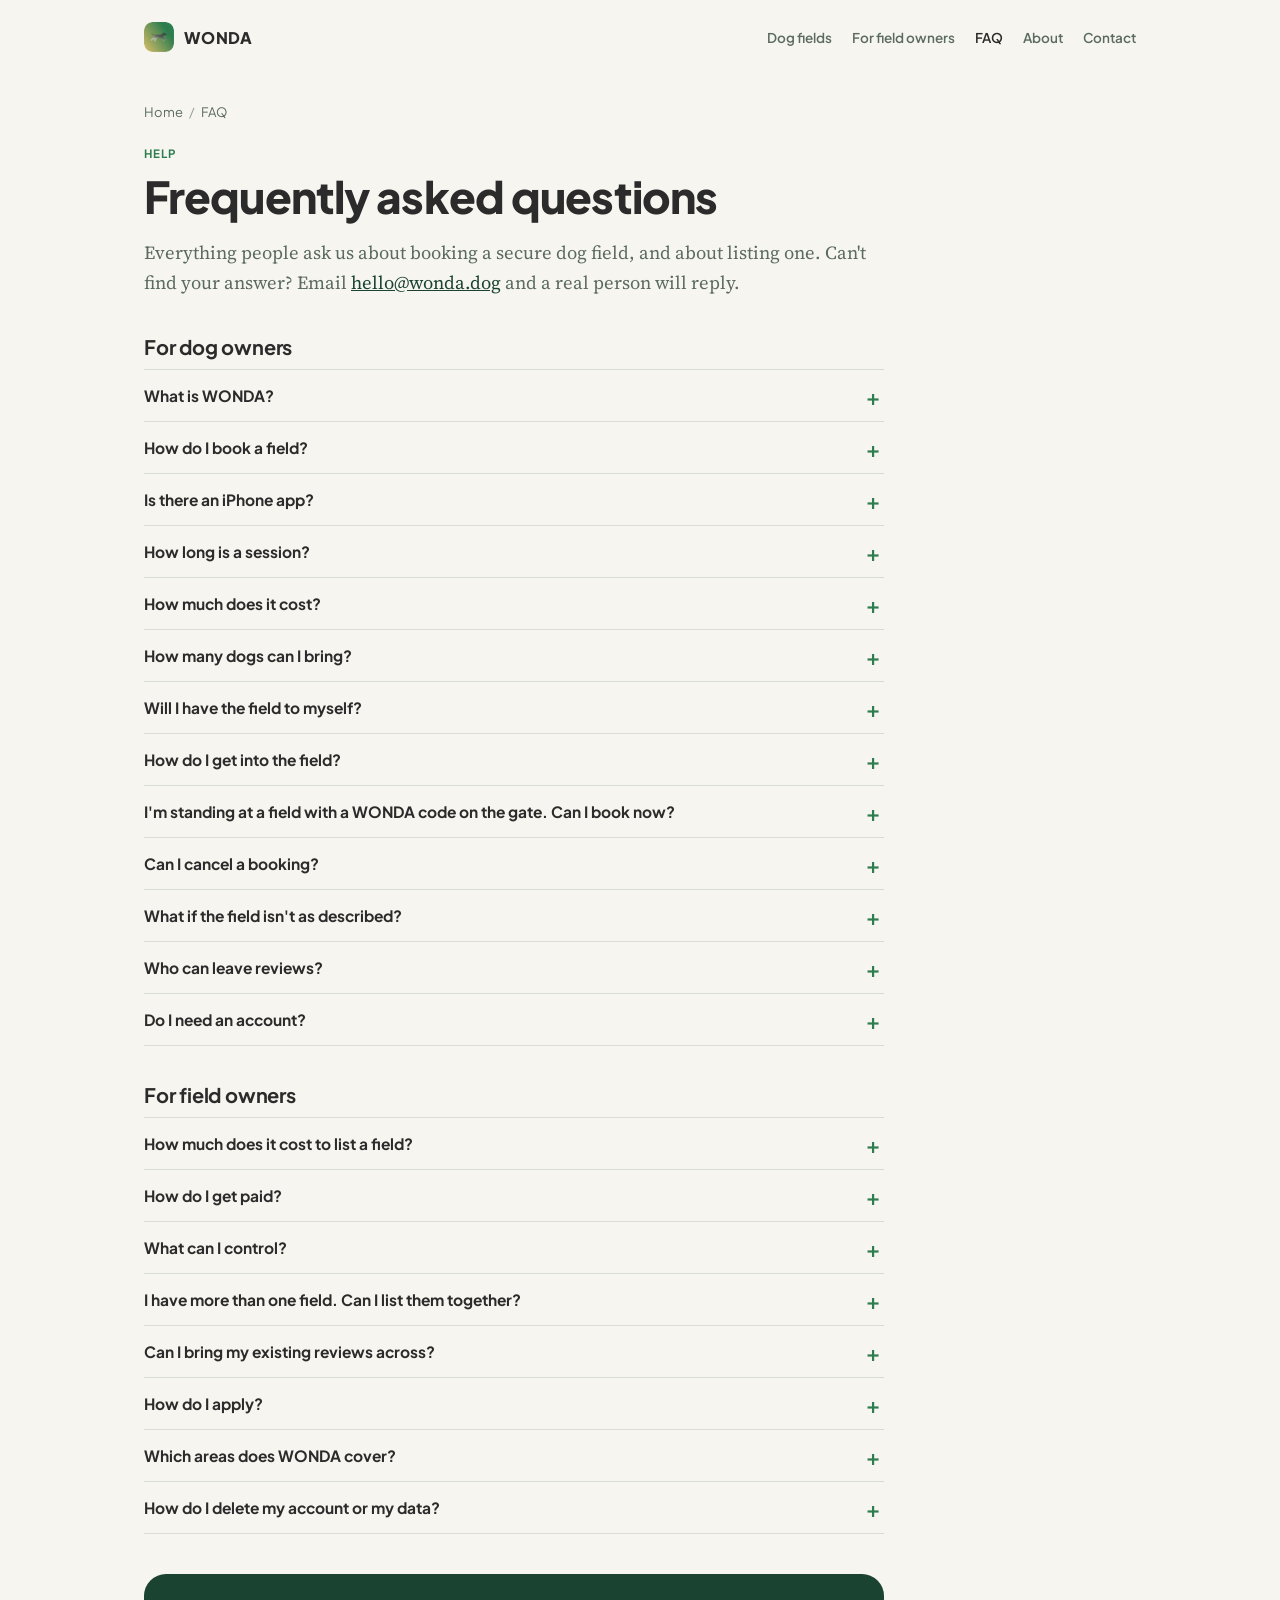
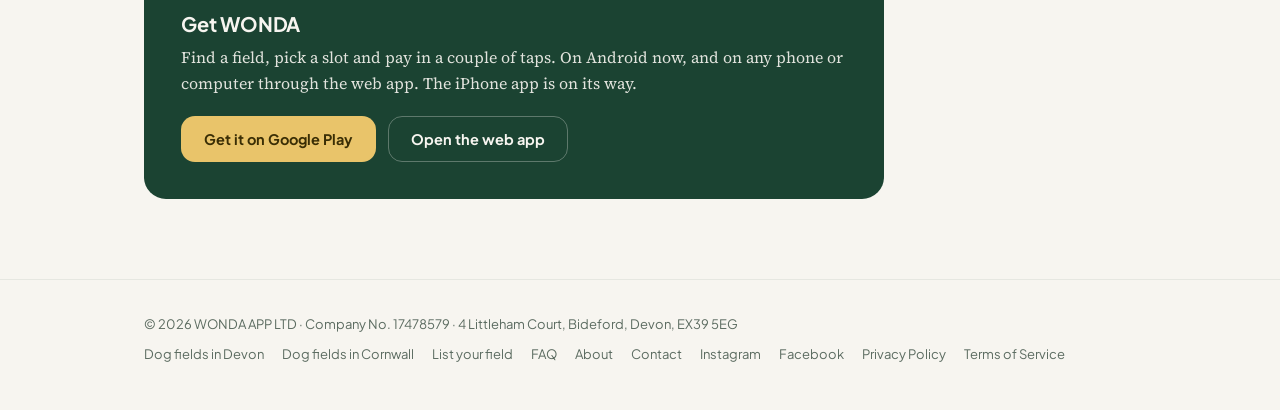
==== commit 00d17686: "FAQ: imported reviews (labelled, outside the WONDA rating) and how hosts bring them across" ====
--- a/faq/index.html
+++ b/faq/index.html
@@ -26,7 +26,7 @@
 <link rel="stylesheet" href="/assets/page.css">
 <script type="application/ld+json">{"@context": "https://schema.org", "@type": "WebPage", "@id": "https://wonda.dog/faq/", "url": "https://wonda.dog/faq/", "name": "WONDA FAQ: Booking Dog Fields, Prices, Cancellations and Listing", "description": "Answers to common questions about WONDA: how to book a secure dog field, prices and fees, how many dogs you can bring, cancellations and refunds, and listing your own field.", "inLanguage": "en-GB", "isPartOf": {"@id": "https://wonda.dog/#website"}, "publisher": {"@id": "https://wonda.dog/#organization"}}</script>
 <script type="application/ld+json">{"@context": "https://schema.org", "@type": "BreadcrumbList", "itemListElement": [{"@type": "ListItem", "position": 1, "name": "Home", "item": "https://wonda.dog/"}, {"@type": "ListItem", "position": 2, "name": "FAQ", "item": "https://wonda.dog/faq/"}]}</script>
-<script type="application/ld+json">{"@context": "https://schema.org", "@type": "FAQPage", "mainEntity": [{"@type": "Question", "name": "What is WONDA?", "acceptedAnswer": {"@type": "Answer", "text": "WONDA is a UK app for finding and booking private, securely fenced dog fields by the hour. Field owners list their fields, and dog owners book a slot and pay in the app."}}, {"@type": "Question", "name": "How do I book a field?", "acceptedAnswer": {"@type": "Answer", "text": "Download WONDA from Google Play, or use the web app on any phone or computer. Find a field, choose a date, start time and how long you want, then pay by card. Your booking is confirmed as soon as payment goes through."}}, {"@type": "Question", "name": "Is there an iPhone app?", "acceptedAnswer": {"@type": "Answer", "text": "It's on its way to the App Store. Until then, iPhone users can book through the web app, and you can leave your email on our homepage to hear the moment it's out."}}, {"@type": "Question", "name": "How long is a session?", "acceptedAnswer": {"@type": "Answer", "text": "Each field sets its own session lengths, for example 25 or 55 minutes, and every session starts on the hour or half hour."}}, {"@type": "Question", "name": "How much does it cost?", "acceptedAnswer": {"@type": "Answer", "text": "Each field owner sets a price for each session length they offer. WONDA adds a 50p booking fee, and you see the full total before you pay. Some fields charge a little extra for each additional dog, and that's shown too."}}, {"@type": "Question", "name": "How many dogs can I bring?", "acceptedAnswer": {"@type": "Answer", "text": "Each field sets its own limits, both for a single booking and for the field as a whole. The listing shows them, and the app won't let you book more dogs than a slot has room for."}}, {"@type": "Question", "name": "Will I have the field to myself?", "acceptedAnswer": {"@type": "Answer", "text": "That depends on the field. Some owners take one booking per slot, so you have exclusive use. Others allow a small, fixed number of dogs or bookings together. The listing tells you which before you book."}}, {"@type": "Question", "name": "How do I get into the field?", "acceptedAnswer": {"@type": "Answer", "text": "If the field uses a gate code, we email it to you about 3 hours before your session, so you always get the code that's current on the day. Your booking confirmation tells you it's on its way. Otherwise the listing explains how to get in."}}, {"@type": "Question", "name": "I'm standing at a field with a WONDA code on the gate. Can I book now?", "acceptedAnswer": {"@type": "Answer", "text": "Yes. Open the app, enter the code, and you'll go straight to that field to book the next free slot."}}, {"@type": "Question", "name": "Can I cancel a booking?", "acceptedAnswer": {"@type": "Answer", "text": "Yes, from the Bookings tab, up to 15 minutes before your slot starts. The refund goes back to your card automatically and usually appears within 5 to 10 business days, depending on your bank."}}, {"@type": "Question", "name": "What if the field isn't as described?", "acceptedAnswer": {"@type": "Answer", "text": "Email hello@wonda.dog. If a field is materially different from its listing, for example unsafe fencing that wasn't disclosed, we'll look into it and refund you where that's warranted."}}, {"@type": "Question", "name": "Who can leave reviews?", "acceptedAnswer": {"@type": "Answer", "text": "Only people who booked the field through WONDA and visited it. There are no anonymous ratings."}}, {"@type": "Question", "name": "Do I need an account?", "acceptedAnswer": {"@type": "Answer", "text": "Yes. You need to be 18 or over, and your email is used for confirmations, receipts and refunds."}}, {"@type": "Question", "name": "How much does it cost to list a field?", "acceptedAnswer": {"@type": "Answer", "text": "Nothing. Founding Partners pay 5% commission on each booking, with no end date, so they keep 95% of their price. The dog owner pays the 50p booking fee on top, and WONDA covers card processing fees for Founding Partners. Fields that join once the Founding Partner places are taken pay 5% plus card processing fees."}}, {"@type": "Question", "name": "How do I get paid?", "acceptedAnswer": {"@type": "Answer", "text": "Through Stripe. You connect your bank account once, and your share of every booking is paid out automatically."}}, {"@type": "Question", "name": "What can I control?", "acceptedAnswer": {"@type": "Answer", "text": "Your session lengths and prices, your opening hours, how many dogs or bookings the field takes at once, how many dogs each booking can bring, any charge for extra dogs, and your gate code. All of it can be changed later from your owner dashboard, and you can block out times when you need the field yourself. Change your gate code whenever you like: every reminder sent from then on carries the new one."}}, {"@type": "Question", "name": "I have more than one field. Can I list them together?", "acceptedAnswer": {"@type": "Answer", "text": "Yes. When you apply, add each field with its own session lengths, prices and capacity. Dog owners see one profile for your site and choose which field to book, and your dashboard switches between them."}}, {"@type": "Question", "name": "How do I apply?", "acceptedAnswer": {"@type": "Answer", "text": "Apply at wonda.expo.app/host/apply. A real person reviews every application before a field goes live. Read more about listing."}}, {"@type": "Question", "name": "Which areas does WONDA cover?", "acceptedAnswer": {"@type": "Answer", "text": "We're starting with Devon and Cornwall. Applications are open across the UK, and we'll be in touch as we expand."}}, {"@type": "Question", "name": "How do I delete my account or my data?", "acceptedAnswer": {"@type": "Answer", "text": "Delete your account any time from Account in the app. To access or correct your data, email hello@wonda.dog. Our Privacy Policy has the detail."}}]}</script>
+<script type="application/ld+json">{"@context": "https://schema.org", "@type": "FAQPage", "mainEntity": [{"@type": "Question", "name": "What is WONDA?", "acceptedAnswer": {"@type": "Answer", "text": "WONDA is a UK app for finding and booking private, securely fenced dog fields by the hour. Field owners list their fields, and dog owners book a slot and pay in the app."}}, {"@type": "Question", "name": "How do I book a field?", "acceptedAnswer": {"@type": "Answer", "text": "Download WONDA from Google Play, or use the web app on any phone or computer. Find a field, choose a date, start time and how long you want, then pay by card. Your booking is confirmed as soon as payment goes through."}}, {"@type": "Question", "name": "Is there an iPhone app?", "acceptedAnswer": {"@type": "Answer", "text": "It's on its way to the App Store. Until then, iPhone users can book through the web app, and you can leave your email on our homepage to hear the moment it's out."}}, {"@type": "Question", "name": "How long is a session?", "acceptedAnswer": {"@type": "Answer", "text": "Each field sets its own session lengths, for example 25 or 55 minutes, and every session starts on the hour or half hour."}}, {"@type": "Question", "name": "How much does it cost?", "acceptedAnswer": {"@type": "Answer", "text": "Each field owner sets a price for each session length they offer. WONDA adds a 50p booking fee, and you see the full total before you pay. Some fields charge a little extra for each additional dog, and that's shown too."}}, {"@type": "Question", "name": "How many dogs can I bring?", "acceptedAnswer": {"@type": "Answer", "text": "Each field sets its own limits, both for a single booking and for the field as a whole. The listing shows them, and the app won't let you book more dogs than a slot has room for."}}, {"@type": "Question", "name": "Will I have the field to myself?", "acceptedAnswer": {"@type": "Answer", "text": "That depends on the field. Some owners take one booking per slot, so you have exclusive use. Others allow a small, fixed number of dogs or bookings together. The listing tells you which before you book."}}, {"@type": "Question", "name": "How do I get into the field?", "acceptedAnswer": {"@type": "Answer", "text": "If the field uses a gate code, we email it to you about 3 hours before your session, so you always get the code that's current on the day. Your booking confirmation tells you it's on its way. Otherwise the listing explains how to get in."}}, {"@type": "Question", "name": "I'm standing at a field with a WONDA code on the gate. Can I book now?", "acceptedAnswer": {"@type": "Answer", "text": "Yes. Open the app, enter the code, and you'll go straight to that field to book the next free slot."}}, {"@type": "Question", "name": "Can I cancel a booking?", "acceptedAnswer": {"@type": "Answer", "text": "Yes, from the Bookings tab, up to 15 minutes before your slot starts. The refund goes back to your card automatically and usually appears within 5 to 10 business days, depending on your bank."}}, {"@type": "Question", "name": "What if the field isn't as described?", "acceptedAnswer": {"@type": "Answer", "text": "Email hello@wonda.dog. If a field is materially different from its listing, for example unsafe fencing that wasn't disclosed, we'll look into it and refund you where that's warranted."}}, {"@type": "Question", "name": "Who can leave reviews?", "acceptedAnswer": {"@type": "Answer", "text": "Only people who booked the field through WONDA and visited it. There are no anonymous ratings. Some fields also show reviews they earned on Google, Facebook or their previous booking system before joining WONDA. These are clearly labelled with where they came from and don't count towards the field's WONDA star rating."}}, {"@type": "Question", "name": "Do I need an account?", "acceptedAnswer": {"@type": "Answer", "text": "Yes. You need to be 18 or over, and your email is used for confirmations, receipts and refunds."}}, {"@type": "Question", "name": "How much does it cost to list a field?", "acceptedAnswer": {"@type": "Answer", "text": "Nothing. Founding Partners pay 5% commission on each booking, with no end date, so they keep 95% of their price. The dog owner pays the 50p booking fee on top, and WONDA covers card processing fees for Founding Partners. Fields that join once the Founding Partner places are taken pay 5% plus card processing fees."}}, {"@type": "Question", "name": "How do I get paid?", "acceptedAnswer": {"@type": "Answer", "text": "Through Stripe. You connect your bank account once, and your share of every booking is paid out automatically."}}, {"@type": "Question", "name": "What can I control?", "acceptedAnswer": {"@type": "Answer", "text": "Your session lengths and prices, your opening hours, how many dogs or bookings the field takes at once, how many dogs each booking can bring, any charge for extra dogs, and your gate code. All of it can be changed later from your owner dashboard, and you can block out times when you need the field yourself. Change your gate code whenever you like: every reminder sent from then on carries the new one."}}, {"@type": "Question", "name": "I have more than one field. Can I list them together?", "acceptedAnswer": {"@type": "Answer", "text": "Yes. When you apply, add each field with its own session lengths, prices and capacity. Dog owners see one profile for your site and choose which field to book, and your dashboard switches between them."}}, {"@type": "Question", "name": "Can I bring my existing reviews across?", "acceptedAnswer": {"@type": "Answer", "text": "Yes. From your owner dashboard, go to Reviews and add the reviews your field already has on Google, Facebook or your old booking system. They appear on your listing labelled with where they came from and their original date, and do not count towards your WONDA star rating."}}, {"@type": "Question", "name": "How do I apply?", "acceptedAnswer": {"@type": "Answer", "text": "Apply at wonda.expo.app/host/apply. A real person reviews every application before a field goes live. Read more about listing."}}, {"@type": "Question", "name": "Which areas does WONDA cover?", "acceptedAnswer": {"@type": "Answer", "text": "We're starting with Devon and Cornwall. Applications are open across the UK, and we'll be in touch as we expand."}}, {"@type": "Question", "name": "How do I delete my account or my data?", "acceptedAnswer": {"@type": "Answer", "text": "Delete your account any time from Account in the app. To access or correct your data, email hello@wonda.dog. Our Privacy Policy has the detail."}}]}</script>
 </head>
 <body>
 <div class="wrap">
@@ -66,7 +66,7 @@
 <details><summary>I&#x27;m standing at a field with a WONDA code on the gate. Can I book now?</summary><div class="answer"><p>Yes. Open the app, enter the code, and you'll go straight to that field to book the next free slot.</p></div></details>
 <details><summary>Can I cancel a booking?</summary><div class="answer"><p>Yes, from the Bookings tab, up to 15 minutes before your slot starts. The refund goes back to your card automatically and usually appears within 5 to 10 business days, depending on your bank.</p></div></details>
 <details><summary>What if the field isn&#x27;t as described?</summary><div class="answer"><p>Email <a class="text" href="mailto:hello@wonda.dog">hello@wonda.dog</a>. If a field is materially different from its listing, for example unsafe fencing that wasn't disclosed, we'll look into it and refund you where that's warranted.</p></div></details>
-<details><summary>Who can leave reviews?</summary><div class="answer"><p>Only people who booked the field through WONDA and visited it. There are no anonymous ratings.</p></div></details>
+<details><summary>Who can leave reviews?</summary><div class="answer"><p>Only people who booked the field through WONDA and visited it. There are no anonymous ratings. Some fields also show reviews they earned on Google, Facebook or their previous booking system before joining WONDA. These are clearly labelled with where they came from and don't count towards the field's WONDA star rating.</p></div></details>
 <details><summary>Do I need an account?</summary><div class="answer"><p>Yes. You need to be 18 or over, and your email is used for confirmations, receipts and refunds.</p></div></details>
 </div>
 
@@ -76,6 +76,7 @@
 <details><summary>How do I get paid?</summary><div class="answer"><p>Through Stripe. You connect your bank account once, and your share of every booking is paid out automatically.</p></div></details>
 <details><summary>What can I control?</summary><div class="answer"><p>Your session lengths and prices, your opening hours, how many dogs or bookings the field takes at once, how many dogs each booking can bring, any charge for extra dogs, and your gate code. All of it can be changed later from your owner dashboard, and you can block out times when you need the field yourself. Change your gate code whenever you like: every reminder sent from then on carries the new one.</p></div></details>
 <details><summary>I have more than one field. Can I list them together?</summary><div class="answer"><p>Yes. When you apply, add each field (an indoor and an outdoor one, say) with its own session lengths, prices and capacity. Dog owners see one profile for your site and choose which field to book, and your dashboard switches between them. You get an email the moment anyone books, and another if they cancel.</p></div></details>
+<details><summary>Can I bring my existing reviews across?</summary><div class="answer"><p>Yes. From your owner dashboard, go to Reviews and add the reviews your field already has on Google, Facebook or your old booking system, one at a time or pasted in bulk. They appear on your listing labelled with where they came from and their original date. They don't count towards your WONDA star rating, which only ever comes from people who booked through WONDA, but they show new customers your track record from day one.</p></div></details>
 <details><summary>How do I apply?</summary><div class="answer"><p>Apply at <a class="text" href="https://wonda.expo.app/host/apply">wonda.expo.app/host/apply</a>. A real person reviews every application before a field goes live. <a class="text" href="/list-your-field/">Read more about listing</a>.</p></div></details>
 <details><summary>Which areas does WONDA cover?</summary><div class="answer"><p>We're starting with Devon and Cornwall. Applications are open across the UK, and we'll be in touch as we expand.</p></div></details>
 <details><summary>How do I delete my account or my data?</summary><div class="answer"><p>Delete your account any time from Account in the app. To access or correct your data, email <a class="text" href="mailto:hello@wonda.dog">hello@wonda.dog</a>. Our <a class="text" href="/privacy.html">Privacy Policy</a> has the detail.</p></div></details>
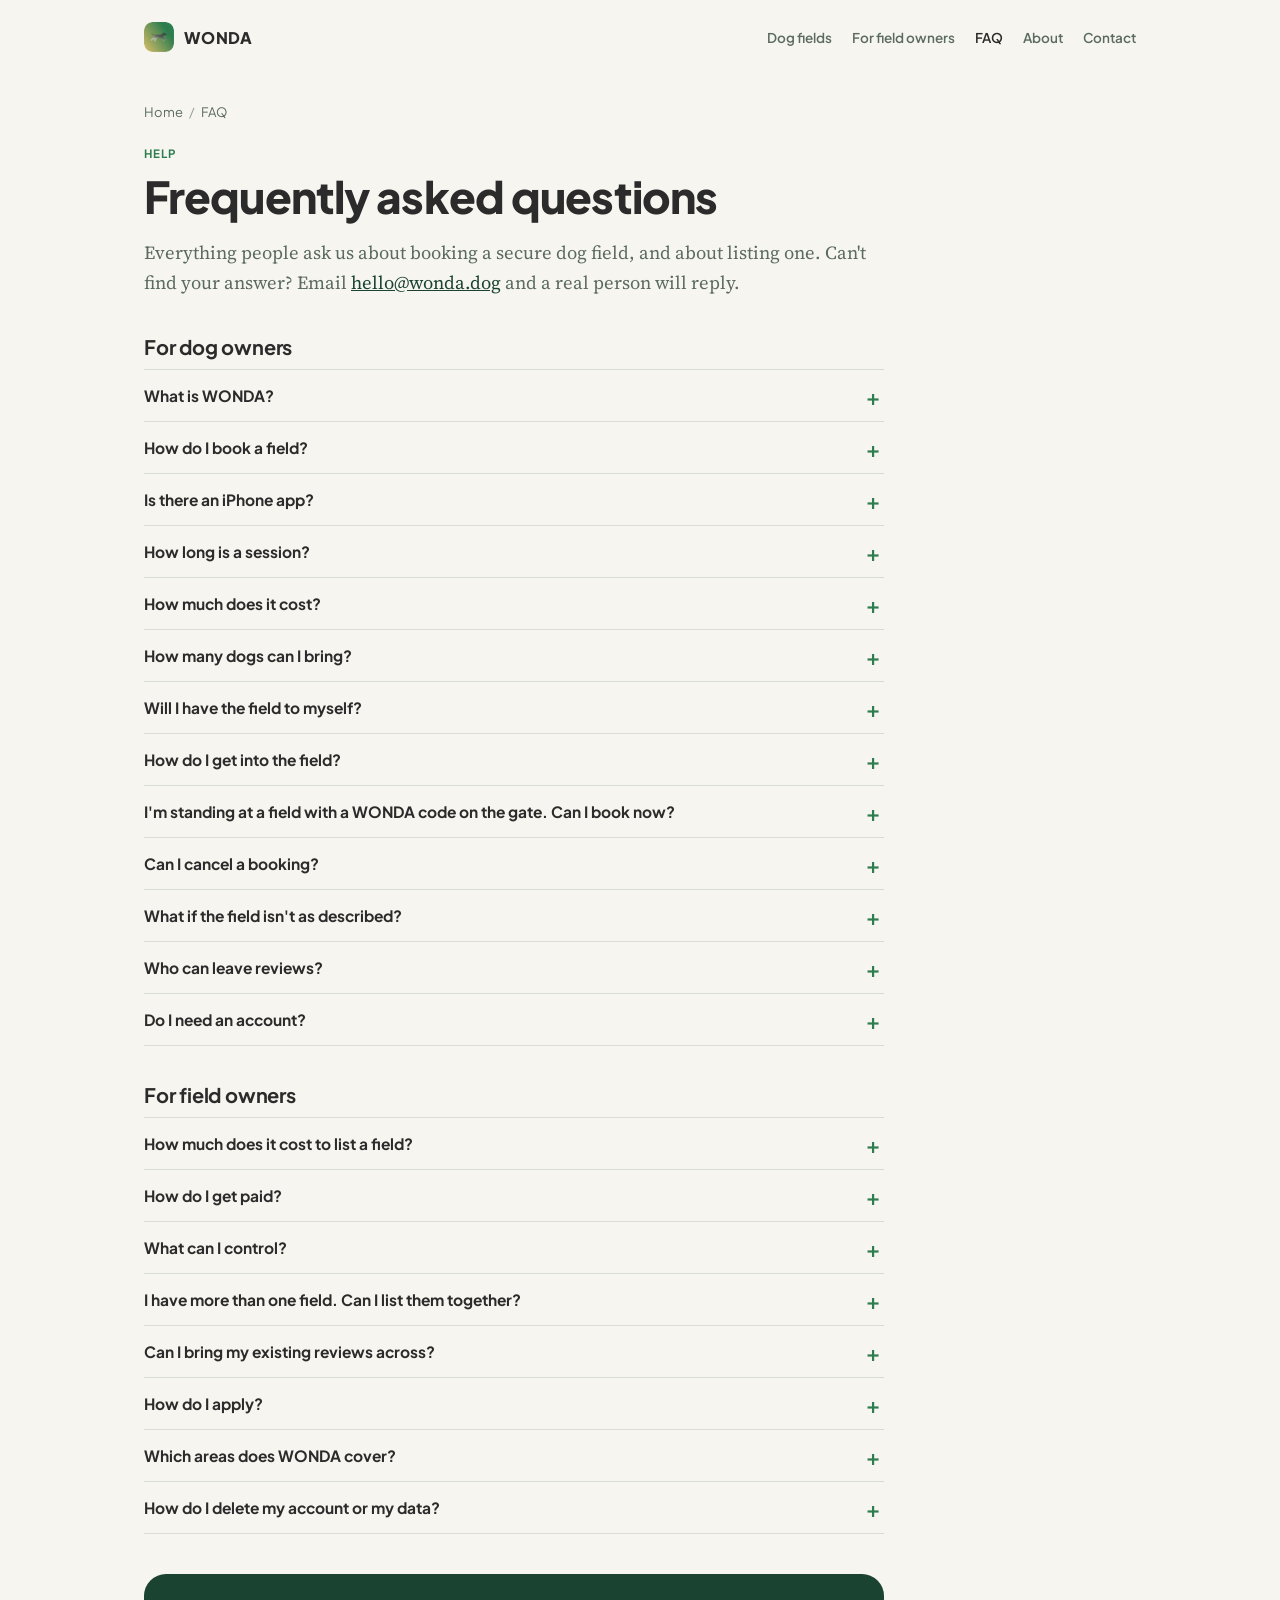
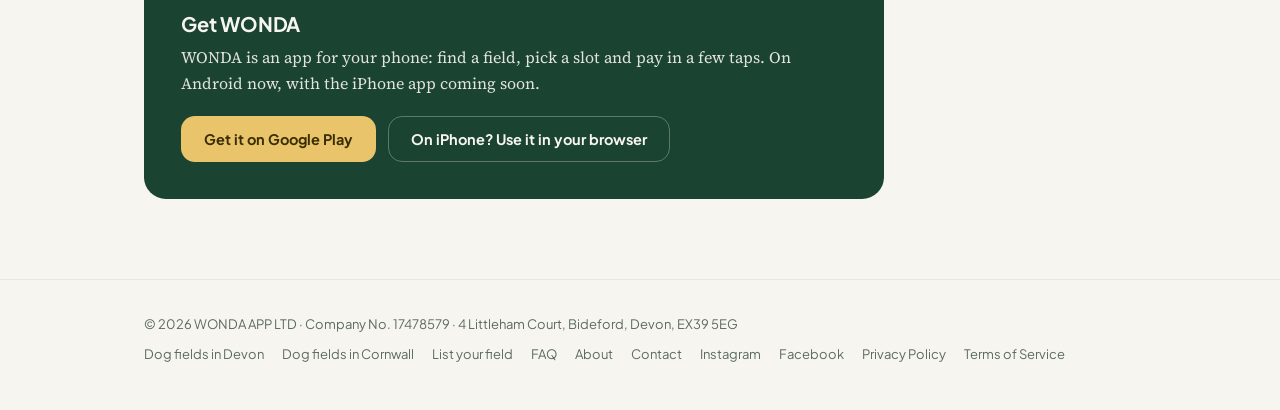
==== commit d0bc93ad: "Present WONDA as a dedicated mobile app, not an online booking system Hero, About, FAQ, the area pag" ====
--- a/faq/index.html
+++ b/faq/index.html
@@ -26,7 +26,7 @@
 <link rel="stylesheet" href="/assets/page.css">
 <script type="application/ld+json">{"@context": "https://schema.org", "@type": "WebPage", "@id": "https://wonda.dog/faq/", "url": "https://wonda.dog/faq/", "name": "WONDA FAQ: Booking Dog Fields, Prices, Cancellations and Listing", "description": "Answers to common questions about WONDA: how to book a secure dog field, prices and fees, how many dogs you can bring, cancellations and refunds, and listing your own field.", "inLanguage": "en-GB", "isPartOf": {"@id": "https://wonda.dog/#website"}, "publisher": {"@id": "https://wonda.dog/#organization"}}</script>
 <script type="application/ld+json">{"@context": "https://schema.org", "@type": "BreadcrumbList", "itemListElement": [{"@type": "ListItem", "position": 1, "name": "Home", "item": "https://wonda.dog/"}, {"@type": "ListItem", "position": 2, "name": "FAQ", "item": "https://wonda.dog/faq/"}]}</script>
-<script type="application/ld+json">{"@context": "https://schema.org", "@type": "FAQPage", "mainEntity": [{"@type": "Question", "name": "What is WONDA?", "acceptedAnswer": {"@type": "Answer", "text": "WONDA is a UK app for finding and booking private, securely fenced dog fields by the hour. Field owners list their fields, and dog owners book a slot and pay in the app."}}, {"@type": "Question", "name": "How do I book a field?", "acceptedAnswer": {"@type": "Answer", "text": "Download WONDA from Google Play, or use the web app on any phone or computer. Find a field, choose a date, start time and how long you want, then pay by card. Your booking is confirmed as soon as payment goes through."}}, {"@type": "Question", "name": "Is there an iPhone app?", "acceptedAnswer": {"@type": "Answer", "text": "It's on its way to the App Store. Until then, iPhone users can book through the web app, and you can leave your email on our homepage to hear the moment it's out."}}, {"@type": "Question", "name": "How long is a session?", "acceptedAnswer": {"@type": "Answer", "text": "Each field sets its own session lengths, for example 25 or 55 minutes, and every session starts on the hour or half hour."}}, {"@type": "Question", "name": "How much does it cost?", "acceptedAnswer": {"@type": "Answer", "text": "Each field owner sets a price for each session length they offer. WONDA adds a 50p booking fee, and you see the full total before you pay. Some fields charge a little extra for each additional dog, and that's shown too."}}, {"@type": "Question", "name": "How many dogs can I bring?", "acceptedAnswer": {"@type": "Answer", "text": "Each field sets its own limits, both for a single booking and for the field as a whole. The listing shows them, and the app won't let you book more dogs than a slot has room for."}}, {"@type": "Question", "name": "Will I have the field to myself?", "acceptedAnswer": {"@type": "Answer", "text": "That depends on the field. Some owners take one booking per slot, so you have exclusive use. Others allow a small, fixed number of dogs or bookings together. The listing tells you which before you book."}}, {"@type": "Question", "name": "How do I get into the field?", "acceptedAnswer": {"@type": "Answer", "text": "If the field uses a gate code, we email it to you about 3 hours before your session, so you always get the code that's current on the day. Your booking confirmation tells you it's on its way. Otherwise the listing explains how to get in."}}, {"@type": "Question", "name": "I'm standing at a field with a WONDA code on the gate. Can I book now?", "acceptedAnswer": {"@type": "Answer", "text": "Yes. Open the app, enter the code, and you'll go straight to that field to book the next free slot."}}, {"@type": "Question", "name": "Can I cancel a booking?", "acceptedAnswer": {"@type": "Answer", "text": "Yes, from the Bookings tab, up to 15 minutes before your slot starts. The refund goes back to your card automatically and usually appears within 5 to 10 business days, depending on your bank."}}, {"@type": "Question", "name": "What if the field isn't as described?", "acceptedAnswer": {"@type": "Answer", "text": "Email hello@wonda.dog. If a field is materially different from its listing, for example unsafe fencing that wasn't disclosed, we'll look into it and refund you where that's warranted."}}, {"@type": "Question", "name": "Who can leave reviews?", "acceptedAnswer": {"@type": "Answer", "text": "Only people who booked the field through WONDA and visited it. There are no anonymous ratings. Some fields also show reviews they earned on Google, Facebook or their previous booking system before joining WONDA. These are clearly labelled with where they came from and don't count towards the field's WONDA star rating."}}, {"@type": "Question", "name": "Do I need an account?", "acceptedAnswer": {"@type": "Answer", "text": "Yes. You need to be 18 or over, and your email is used for confirmations, receipts and refunds."}}, {"@type": "Question", "name": "How much does it cost to list a field?", "acceptedAnswer": {"@type": "Answer", "text": "Nothing. Founding Partners pay 5% commission on each booking, with no end date, so they keep 95% of their price. The dog owner pays the 50p booking fee on top, and WONDA covers card processing fees for Founding Partners. Fields that join once the Founding Partner places are taken pay 5% plus card processing fees."}}, {"@type": "Question", "name": "How do I get paid?", "acceptedAnswer": {"@type": "Answer", "text": "Through Stripe. You connect your bank account once, and your share of every booking is paid out automatically."}}, {"@type": "Question", "name": "What can I control?", "acceptedAnswer": {"@type": "Answer", "text": "Your session lengths and prices, your opening hours, how many dogs or bookings the field takes at once, how many dogs each booking can bring, any charge for extra dogs, and your gate code. All of it can be changed later from your owner dashboard, and you can block out times when you need the field yourself. Change your gate code whenever you like: every reminder sent from then on carries the new one."}}, {"@type": "Question", "name": "I have more than one field. Can I list them together?", "acceptedAnswer": {"@type": "Answer", "text": "Yes. When you apply, add each field with its own session lengths, prices and capacity. Dog owners see one profile for your site and choose which field to book, and your dashboard switches between them."}}, {"@type": "Question", "name": "Can I bring my existing reviews across?", "acceptedAnswer": {"@type": "Answer", "text": "Yes. From your owner dashboard, go to Reviews and add the reviews your field already has on Google, Facebook or your old booking system. They appear on your listing labelled with where they came from and their original date, and do not count towards your WONDA star rating."}}, {"@type": "Question", "name": "How do I apply?", "acceptedAnswer": {"@type": "Answer", "text": "Apply at wonda.expo.app/host/apply. A real person reviews every application before a field goes live. Read more about listing."}}, {"@type": "Question", "name": "Which areas does WONDA cover?", "acceptedAnswer": {"@type": "Answer", "text": "We're starting with Devon and Cornwall. Applications are open across the UK, and we'll be in touch as we expand."}}, {"@type": "Question", "name": "How do I delete my account or my data?", "acceptedAnswer": {"@type": "Answer", "text": "Delete your account any time from Account in the app. To access or correct your data, email hello@wonda.dog. Our Privacy Policy has the detail."}}]}</script>
+<script type="application/ld+json">{"@context": "https://schema.org", "@type": "FAQPage", "mainEntity": [{"@type": "Question", "name": "What is WONDA?", "acceptedAnswer": {"@type": "Answer", "text": "WONDA is a dedicated mobile app for finding and booking private, securely fenced dog fields by the hour. Dog owners book a slot and pay in the app, and field owners run their field from the same app."}}, {"@type": "Question", "name": "How do I book a field?", "acceptedAnswer": {"@type": "Answer", "text": "Download the WONDA app from Google Play. On an iPhone, until the App Store version is out, you can use WONDA in your browser. Find a field, choose a date, start time and how long you want, then pay by card. Your booking is confirmed as soon as payment goes through."}}, {"@type": "Question", "name": "Is there an iPhone app?", "acceptedAnswer": {"@type": "Answer", "text": "It's on its way to the App Store. Until then, iPhone users can use WONDA in their browser, and you can leave your email on our homepage to hear the moment it's out."}}, {"@type": "Question", "name": "How long is a session?", "acceptedAnswer": {"@type": "Answer", "text": "Each field sets its own session lengths, for example 25 or 55 minutes, and every session starts on the hour or half hour."}}, {"@type": "Question", "name": "How much does it cost?", "acceptedAnswer": {"@type": "Answer", "text": "Each field owner sets a price for each session length they offer. WONDA adds a 50p booking fee, and you see the full total before you pay. Some fields charge a little extra for each additional dog, and that's shown too."}}, {"@type": "Question", "name": "How many dogs can I bring?", "acceptedAnswer": {"@type": "Answer", "text": "Each field sets its own limits, both for a single booking and for the field as a whole. The listing shows them, and the app won't let you book more dogs than a slot has room for."}}, {"@type": "Question", "name": "Will I have the field to myself?", "acceptedAnswer": {"@type": "Answer", "text": "That depends on the field. Some owners take one booking per slot, so you have exclusive use. Others allow a small, fixed number of dogs or bookings together. The listing tells you which before you book."}}, {"@type": "Question", "name": "How do I get into the field?", "acceptedAnswer": {"@type": "Answer", "text": "If the field uses a gate code, we email it to you about 3 hours before your session, so you always get the code that's current on the day. Your booking confirmation tells you it's on its way. Otherwise the listing explains how to get in."}}, {"@type": "Question", "name": "I'm standing at a field with a WONDA code on the gate. Can I book now?", "acceptedAnswer": {"@type": "Answer", "text": "Yes. Open the app, enter the code, and you'll go straight to that field to book the next free slot."}}, {"@type": "Question", "name": "Can I cancel a booking?", "acceptedAnswer": {"@type": "Answer", "text": "Yes, from the Bookings tab, up to 15 minutes before your slot starts. The refund goes back to your card automatically and usually appears within 5 to 10 business days, depending on your bank."}}, {"@type": "Question", "name": "What if the field isn't as described?", "acceptedAnswer": {"@type": "Answer", "text": "Email hello@wonda.dog. If a field is materially different from its listing, for example unsafe fencing that wasn't disclosed, we'll look into it and refund you where that's warranted."}}, {"@type": "Question", "name": "Who can leave reviews?", "acceptedAnswer": {"@type": "Answer", "text": "Only people who booked the field through WONDA and visited it. There are no anonymous ratings. Some fields also show reviews they earned on Google, Facebook or their previous booking system before joining WONDA. These are clearly labelled with where they came from and don't count towards the field's WONDA star rating."}}, {"@type": "Question", "name": "Do I need an account?", "acceptedAnswer": {"@type": "Answer", "text": "Yes. You need to be 18 or over, and your email is used for confirmations, receipts and refunds."}}, {"@type": "Question", "name": "How much does it cost to list a field?", "acceptedAnswer": {"@type": "Answer", "text": "Nothing. Founding Partners pay 5% commission on each booking, with no end date, so they keep 95% of their price. The dog owner pays the 50p booking fee on top, and WONDA covers card processing fees for Founding Partners. Fields that join once the Founding Partner places are taken pay 5% plus card processing fees."}}, {"@type": "Question", "name": "How do I get paid?", "acceptedAnswer": {"@type": "Answer", "text": "Through Stripe. You connect your bank account once, and your share of every booking is paid out automatically."}}, {"@type": "Question", "name": "What can I control?", "acceptedAnswer": {"@type": "Answer", "text": "Your session lengths and prices, your opening hours, how many dogs or bookings the field takes at once, how many dogs each booking can bring, any charge for extra dogs, and your gate code. All of it can be changed later from your owner dashboard, and you can block out times when you need the field yourself. Change your gate code whenever you like: every reminder sent from then on carries the new one."}}, {"@type": "Question", "name": "I have more than one field. Can I list them together?", "acceptedAnswer": {"@type": "Answer", "text": "Yes. When you apply, add each field with its own session lengths, prices and capacity. Dog owners see one profile for your site and choose which field to book, and your dashboard switches between them."}}, {"@type": "Question", "name": "Can I bring my existing reviews across?", "acceptedAnswer": {"@type": "Answer", "text": "Yes. From your owner dashboard, go to Reviews and add the reviews your field already has on Google, Facebook or your old booking system. They appear on your listing labelled with where they came from and their original date, and do not count towards your WONDA star rating."}}, {"@type": "Question", "name": "How do I apply?", "acceptedAnswer": {"@type": "Answer", "text": "Apply at wonda.expo.app/host/apply. A real person reviews every application before a field goes live. Read more about listing."}}, {"@type": "Question", "name": "Which areas does WONDA cover?", "acceptedAnswer": {"@type": "Answer", "text": "We're starting with Devon and Cornwall. Applications are open across the UK, and we'll be in touch as we expand."}}, {"@type": "Question", "name": "How do I delete my account or my data?", "acceptedAnswer": {"@type": "Answer", "text": "Delete your account any time from Account in the app. To access or correct your data, email hello@wonda.dog. Our Privacy Policy has the detail."}}]}</script>
 </head>
 <body>
 <div class="wrap">
@@ -55,9 +55,9 @@
 
       <h2 id="dog-owners">For dog owners</h2>
       <div class="faq">
-<details><summary>What is WONDA?</summary><div class="answer"><p>WONDA is a UK app for finding and booking private, securely fenced dog fields by the hour. Field owners list their fields, and dog owners book a slot and pay in the app.</p></div></details>
-<details><summary>How do I book a field?</summary><div class="answer"><p>Download WONDA from <a class="text" href="https://play.google.com/store/apps/details?id=dog.wonda.app">Google Play</a>, or use the <a class="text" href="https://wonda.expo.app">web app</a> on any phone or computer. Find a field, choose a date, start time and how long you want, then pay by card. Your booking is confirmed as soon as payment goes through.</p></div></details>
-<details><summary>Is there an iPhone app?</summary><div class="answer"><p>It's on its way to the App Store. Until then, iPhone users can book through the web app, and you can <a class="text" href="/">leave your email on our homepage</a> to hear the moment it's out.</p></div></details>
+<details><summary>What is WONDA?</summary><div class="answer"><p>WONDA is a dedicated mobile app for finding and booking private, securely fenced dog fields by the hour. Dog owners book a slot and pay in the app, and field owners run their field from the same app.</p></div></details>
+<details><summary>How do I book a field?</summary><div class="answer"><p>Download the WONDA app from <a class="text" href="https://play.google.com/store/apps/details?id=dog.wonda.app">Google Play</a>. On an iPhone, until the App Store version is out, you can <a class="text" href="https://wonda.expo.app">use WONDA in your browser</a>. Find a field, choose a date, start time and how long you want, then pay by card. Your booking is confirmed as soon as payment goes through.</p></div></details>
+<details><summary>Is there an iPhone app?</summary><div class="answer"><p>It's on its way to the App Store. Until then, iPhone users can <a class="text" href="https://wonda.expo.app">use WONDA in their browser</a>, and you can <a class="text" href="/">leave your email on our homepage</a> to hear the moment it's out.</p></div></details>
 <details><summary>How long is a session?</summary><div class="answer"><p>Each field sets its own session lengths, for example 25 or 55 minutes, and every session starts on the hour or half hour.</p></div></details>
 <details><summary>How much does it cost?</summary><div class="answer"><p>Each field owner sets a price for each session length they offer. WONDA adds a 50p booking fee, and you see the full total before you pay. Some fields charge a little extra for each additional dog, and that's shown too.</p></div></details>
 <details><summary>How many dogs can I bring?</summary><div class="answer"><p>Each field sets its own limits, both for a single booking and for the field as a whole. The listing shows them, and the app won't let you book more dogs than a slot has room for.</p></div></details>
@@ -84,10 +84,10 @@
 
       <div class="cta-band">
         <h2>Get WONDA</h2>
-        <p>Find a field, pick a slot and pay in a couple of taps. On Android now, and on any phone or computer through the web app. The iPhone app is on its way.</p>
+        <p>WONDA is an app for your phone: find a field, pick a slot and pay in a few taps. On Android now, with the iPhone app coming soon.</p>
         <div class="cta-row">
           <a class="btn btn-primary" href="https://play.google.com/store/apps/details?id=dog.wonda.app">Get it on Google Play</a>
-          <a class="btn btn-ghost" href="https://wonda.expo.app">Open the web app</a>
+          <a class="btn btn-ghost" href="https://wonda.expo.app">On iPhone? Use it in your browser</a>
         </div>
       </div>
 
